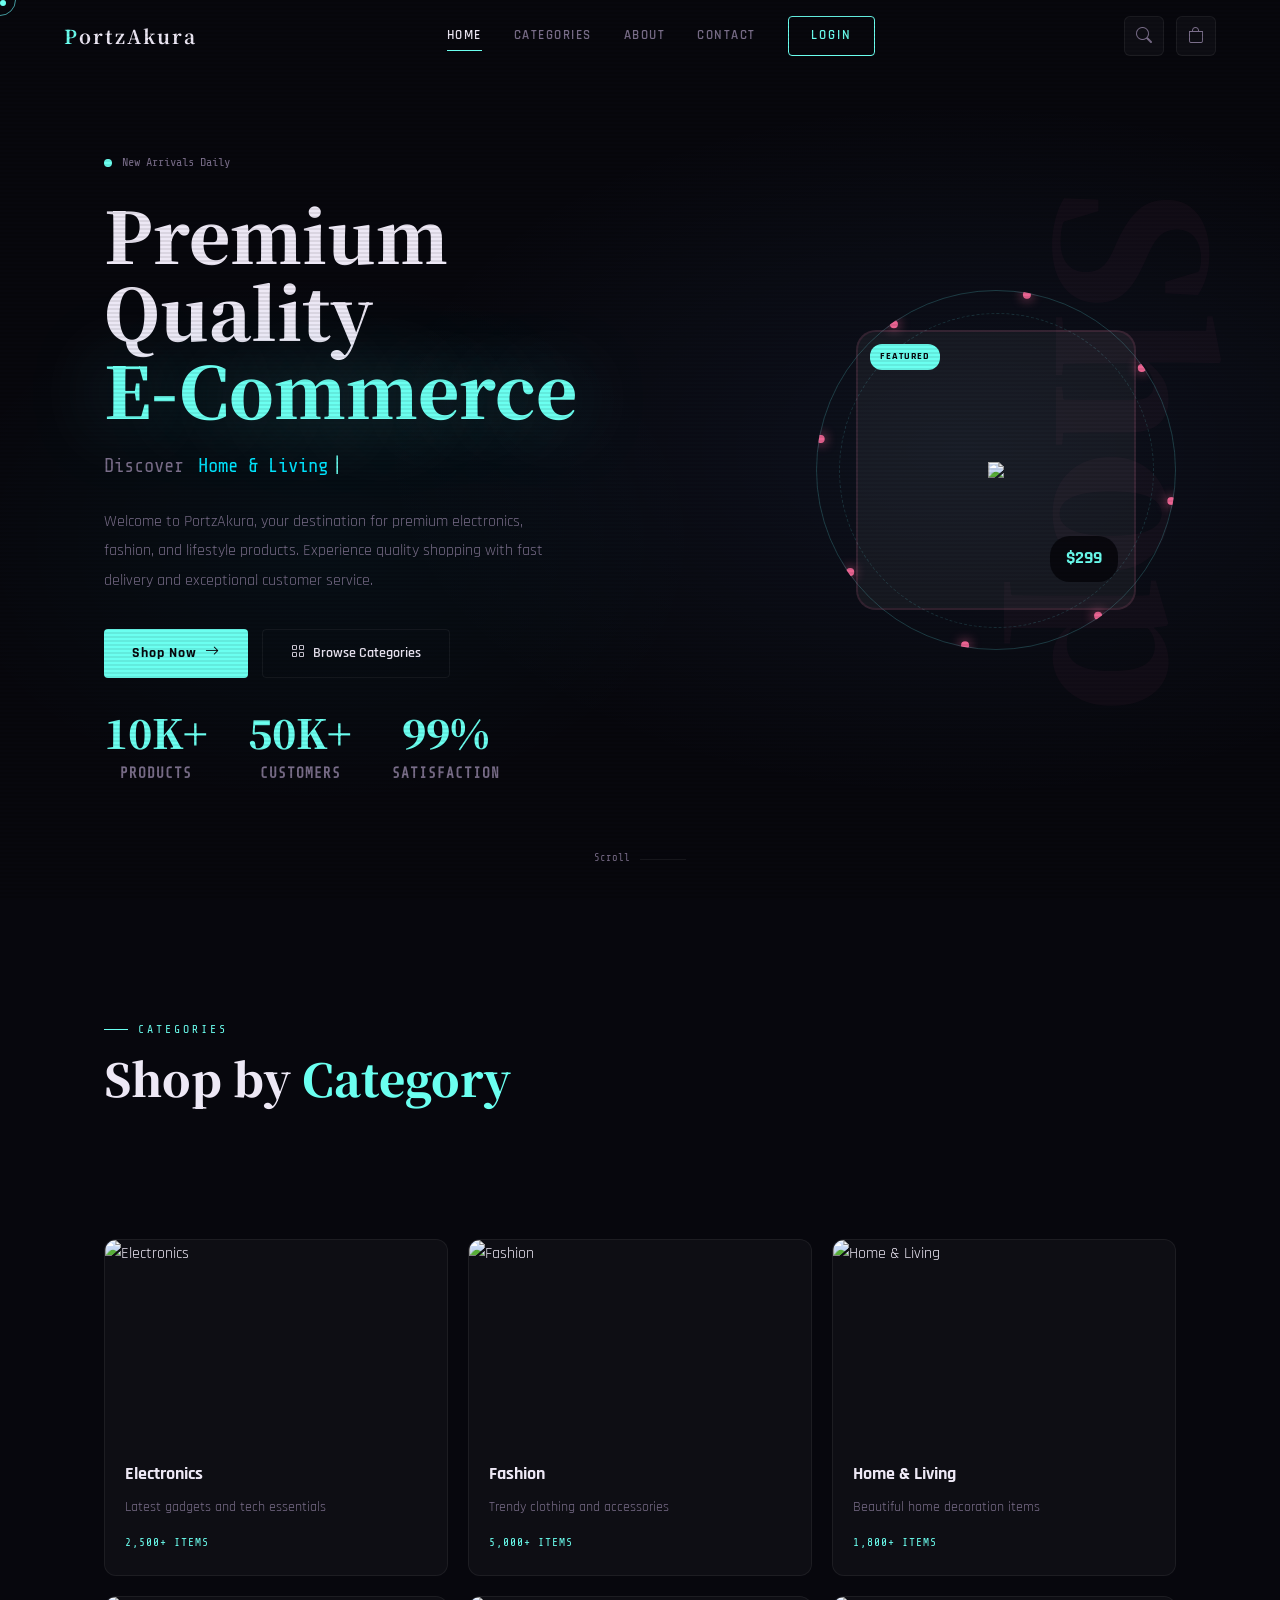
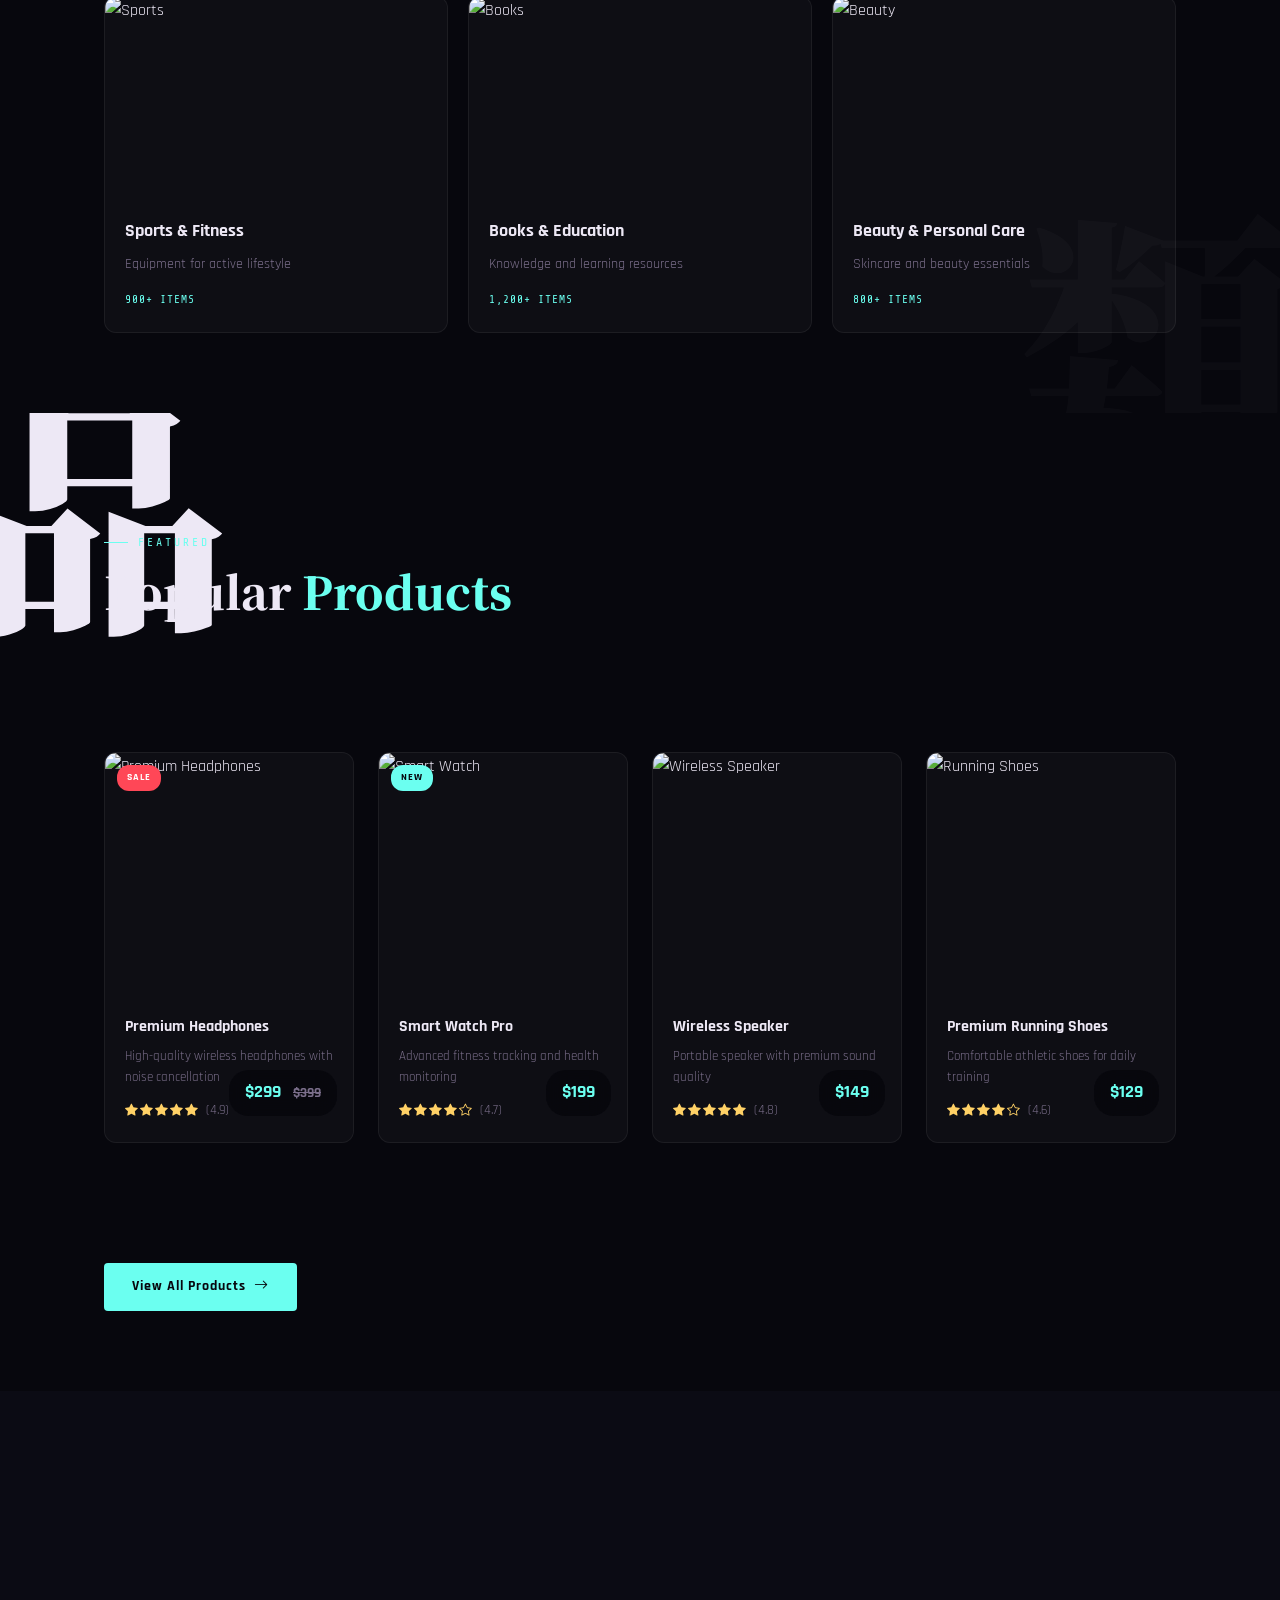
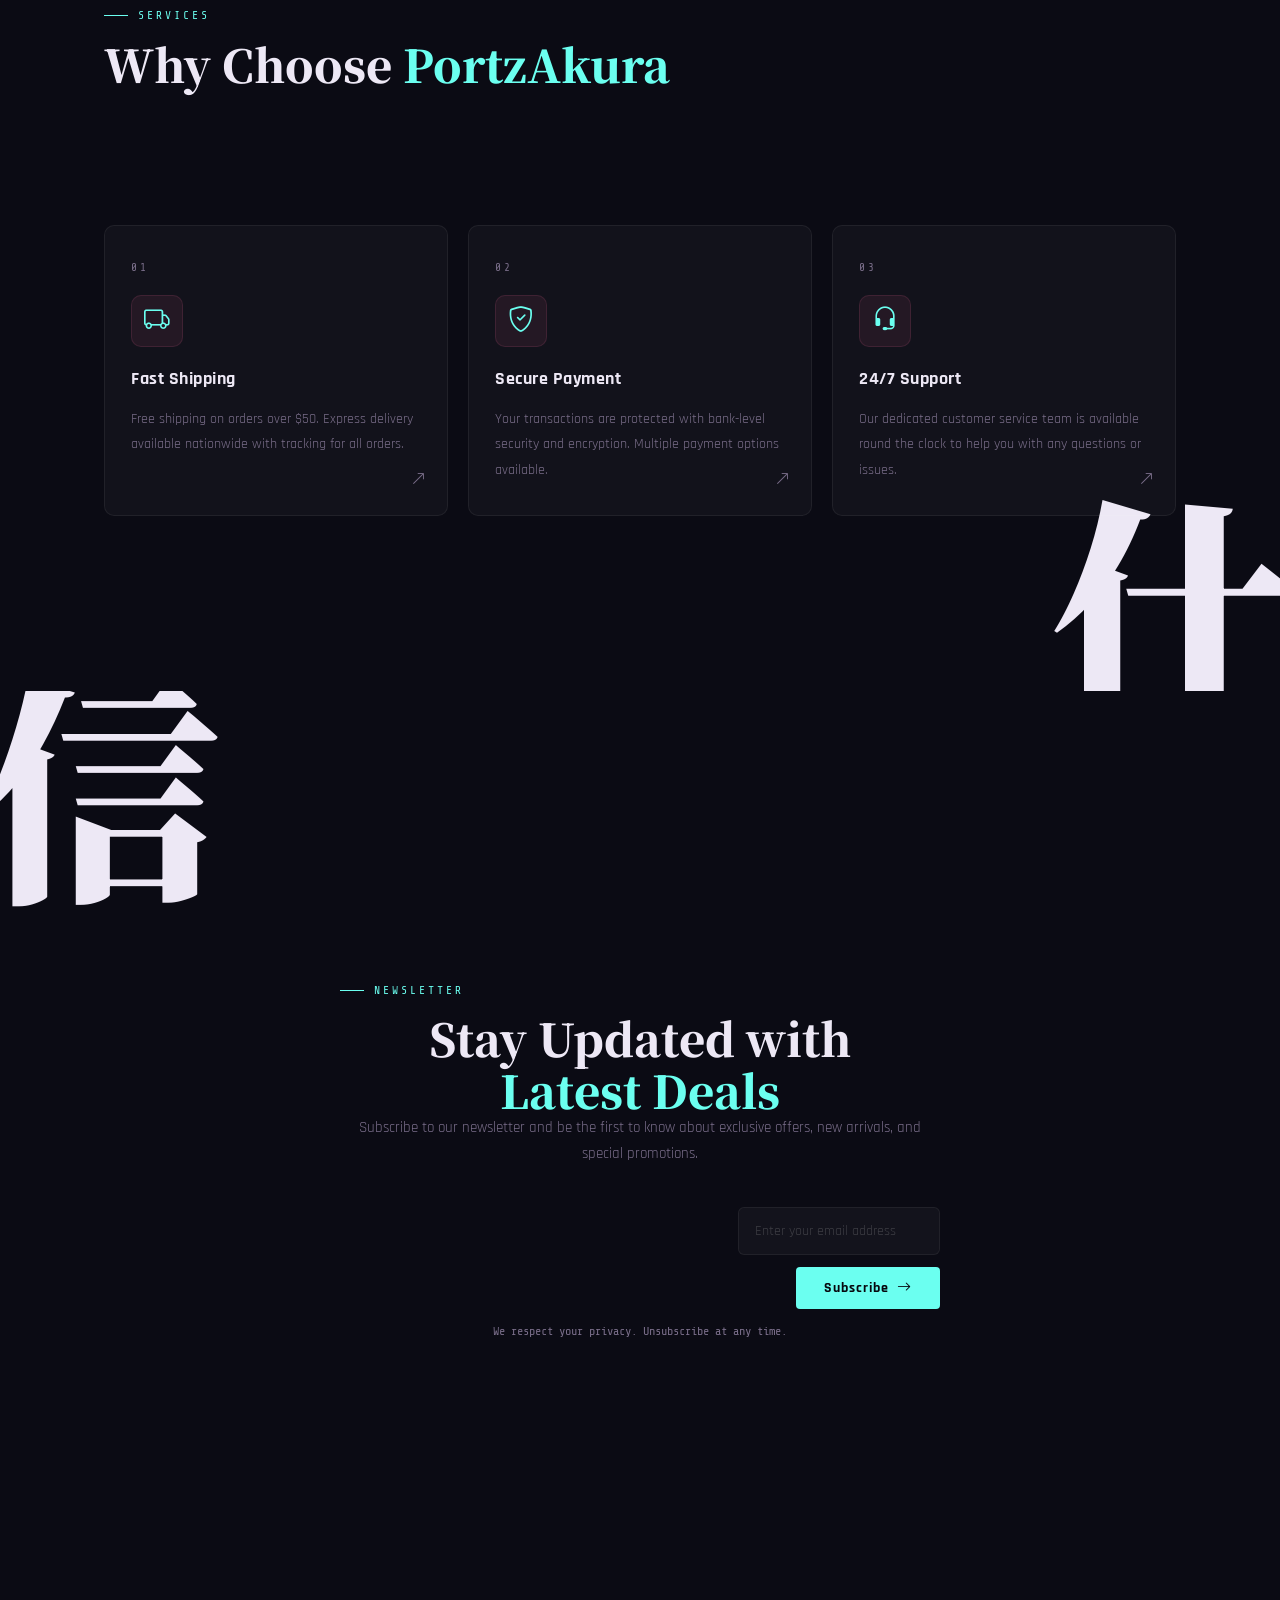
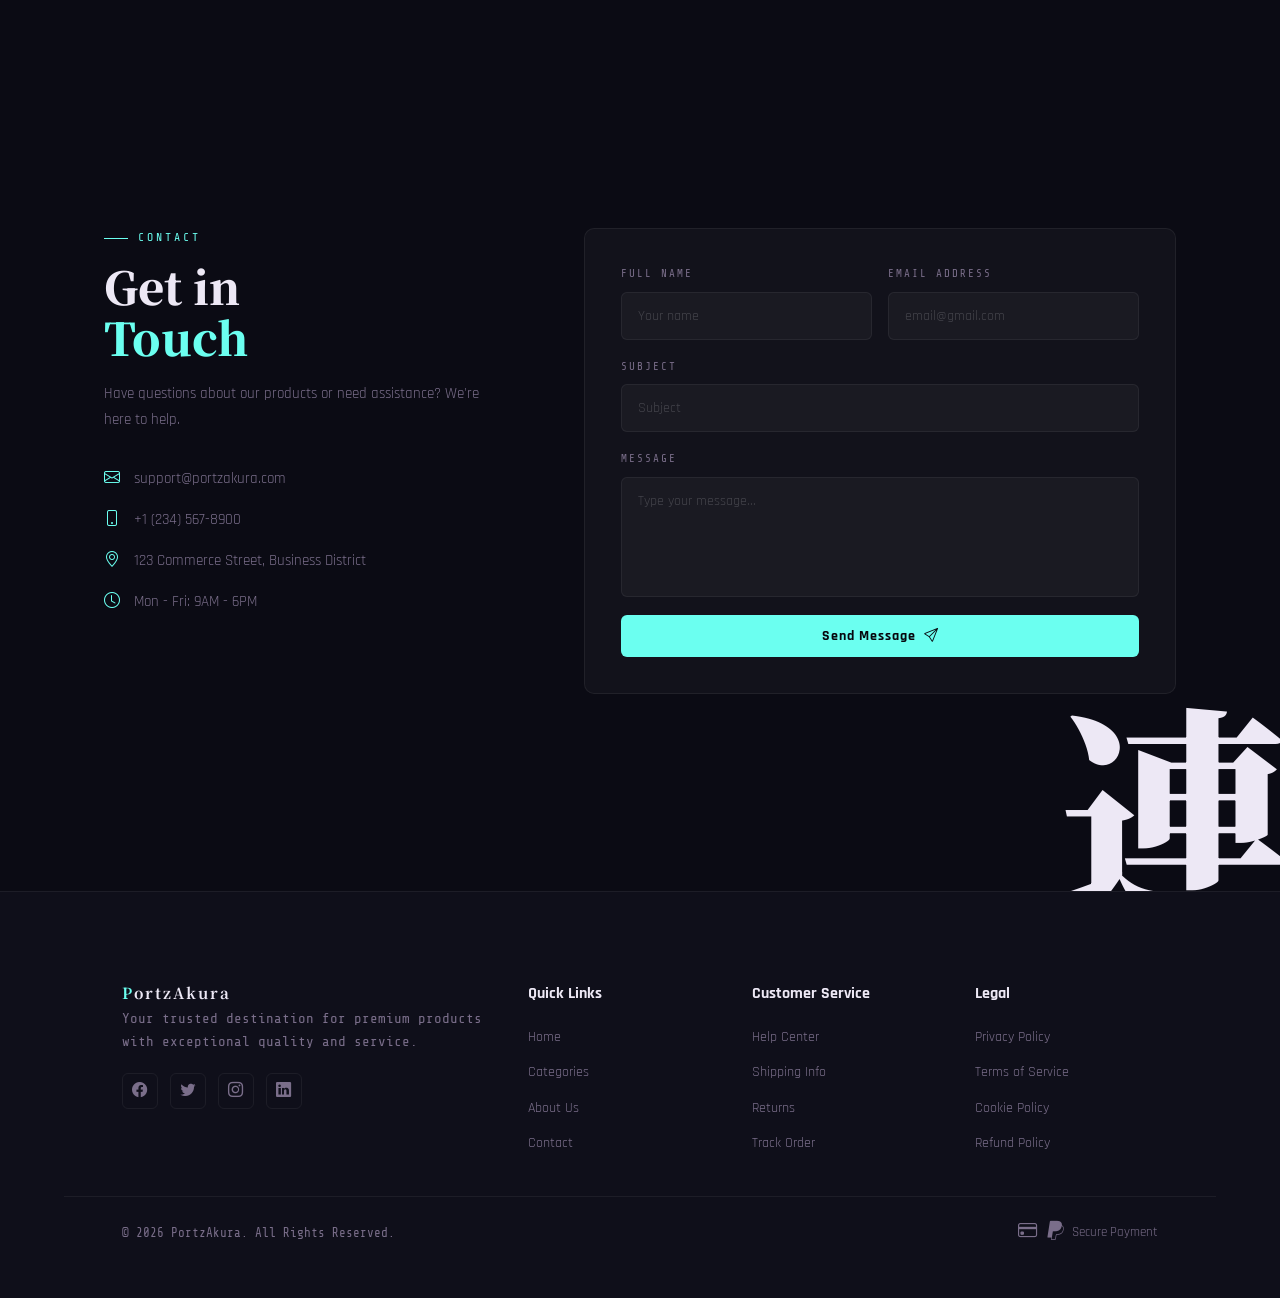
==== index.html @ 6bbd1182 "Add files via upload" ====
<!DOCTYPE html>
<html lang="en">
<head>
    <meta charset="UTF-8">
    <meta name="viewport" content="width=device-width, initial-scale=1.0">
    <title>PortzAkura - Premium E-Commerce Store</title>
    <meta name="description" content="Discover premium products at PortzAkura - Your destination for quality electronics, fashion, and lifestyle items.">
    <link rel="preconnect" href="https://fonts.googleapis.com">
    <link rel="preconnect" href="https://fonts.gstatic.com" crossorigin>
    <link href="https://fonts.googleapis.com/css2?family=Noto+Serif+JP:wght@400;700;900&family=Rajdhani:wght@400;500;600;700&family=Share+Tech+Mono&display=swap" rel="stylesheet">
    <link rel="stylesheet" href="https://cdn.jsdelivr.net/npm/bootstrap-icons@1.13.1/font/bootstrap-icons.min.css">
    <link rel="stylesheet" href="style.css">
</head>
<body>

<canvas id="sakura-canvas"></canvas>
<div class="grid-overlay"></div>
<div class="scanlines"></div>

<div class="cursor-dot"></div>
<div class="cursor-ring"></div>

<!-- Shopping Cart Sidebar -->
<div class="cart-sidebar" id="cartSidebar">
    <div class="cart-header">
        <h3>Shopping Cart</h3>
        <button class="close-cart" id="closeCart"><i class="bi bi-x"></i></button>
    </div>
    <div class="cart-items" id="cartItems">
        <div class="empty-cart">
            <i class="bi bi-bag"></i>
            <p>Your cart is empty</p>
        </div>
    </div>
    <div class="cart-footer">
        <div class="cart-total">
            <span>Total: $<span id="cartTotal">0.00</span></span>
        </div>
        <button class="btn-primary checkout-btn" id="checkoutBtn">Checkout</button>
    </div>
</div>

<!-- ══ NAV ══ -->
<nav id="navbar">
    <div class="nav-inner">
        <a href="#home" class="logo"><span>P</span>ortzAkura</a>
        <div class="nav-links">
            <a href="#home" class="nav-link active">Home</a>
            <a href="Category.html" class="nav-link">Categories</a>
            <a href="About.html" class="nav-link">About</a>
            <a href="Contact.html" class="nav-link">Contact</a>
            <a href="login.html" class="nav-link nav-cta">Login</a>
        </div>
        <div class="nav-actions">
            <button class="search-btn" id="searchBtn"><i class="bi bi-search"></i></button>
            <button class="cart-btn" id="cartBtn">
                <i class="bi bi-bag"></i>
                <span class="cart-count" id="cartCount">0</span>
            </button>
        </div>
        <button class="menu-btn" id="menuBtn" aria-label="Menu">
            <span></span><span></span><span></span>
        </button>
    </div>
</nav>

<!-- Mobile Menu -->
<div class="mobile-menu" id="mobileMenu">
    <button class="close-btn" id="closeBtn">&#10005;</button>
    <nav class="mobile-nav">
        <a href="#home" class="nav-link active">Home</a>
        <a href="Category.html" class="nav-link">Categories</a>
        <a href="About.html" class="nav-link">About</a>
        <a href="Contact.html" class="nav-link">Contact</a>
        <a href="login.html" class="nav-link nav-cta">Login</a>
    </nav>
</div>

<!-- ══ HERO ══ -->
<section id="home" class="hero">
    <div class="hero-kanji">Shop</div>
    <div class="hero-inner">
        <div class="hero-left">
            <p class="hero-eyebrow reveal"><span class="dot-pulse"></span> New Arrivals Daily</p>
            <h1 class="hero-title reveal">
                Premium Quality<br>
                <span class="name-highlight">E-Commerce</span>
            </h1>
            <div class="typewriter-wrap reveal">
                <span>Discover&nbsp;</span><span id="typewriter"></span><span class="tw-cursor">|</span>
            </div>
            <p class="hero-desc reveal">
                Welcome to PortzAkura, your destination for premium electronics, fashion, and lifestyle products. Experience quality shopping with fast delivery and exceptional customer service.
            </p>
            <div class="hero-actions reveal">
                <a href="#featured" class="btn-primary">Shop Now <i class="bi bi-arrow-right"></i></a>
                <a href="#categories" class="btn-outline"><i class="bi bi-grid"></i> Browse Categories</a>
            </div>
            <div class="stats-row reveal">
                <div class="stat-item">
                    <span class="stat-number">10K+</span>
                    <span class="stat-label">Products</span>
                </div>
                <div class="stat-item">
                    <span class="stat-number">50K+</span>
                    <span class="stat-label">Customers</span>
                </div>
                <div class="stat-item">
                    <span class="stat-number">99%</span>
                    <span class="stat-label">Satisfaction</span>
                </div>
            </div>
        </div>
        <div class="hero-right reveal">
            <div class="hero-product-showcase">
                <div class="product-ring ring-1"></div>
                <div class="product-ring ring-2"></div>
                <canvas class="ring-dots" id="ringCanvas" width="360" height="360"></canvas>
                <div class="featured-product">
                    <img src="https://scontent.fpnh10-1.fna.fbcdn.net/v/t39.30808-6/689636426_1000956112375699_1492207934036265854_n.jpg?stp=dst-jpg_tt6&cstp=mx1440x1440&ctp=s206x206&_nc_cat=111&ccb=1-7&_nc_sid=fe5ecc&_nc_eui2=AeHCxhgneJbBb0GhRbc6AHQ888bNF4EfaF7zxs0XgR9oXiI-ps3NCup-jNbzOyAs3MJEpZYws5baW0tmUKKmn2gX&_nc_ohc=Qn9acSqX7K4Q7kNvwEP6FSf&_nc_oc=AdqXLjO8PJpPqNyTqepyrrWDrDbw4Q8GtrUd0jt1xLSvkTJZV7KezEQM_OOkwQzUJSw&_nc_zt=23&_nc_ht=scontent.fpnh10-1.fna&_nc_gid=P-n8r7P2kInDjTlylW6fDA&_nc_ss=7b2a8&oh=00_AQA2eszTix5_w1e5IfliF7BSp_7bC4QpCT9odXx9_emOsw&oe=6A5A89F8">
                    <div class="product-badge">Featured</div>
                    <div class="product-price">$299</div>
                </div>
            </div>
        </div>
    </div>
    <div class="scroll-hint">
        <span>Scroll</span>
        <div class="scroll-bar"><div class="scroll-progress"></div></div>
    </div>
</section>

<!-- ══ CATEGORIES ══ -->
<section id="categories" class="categories">
    <div class="kanji-bg" style="font-size:280px;bottom:-60px;right:-20px;opacity:.025;">類</div>
    <div class="section-inner col">
        <div class="section-head reveal">
            <p class="section-tag">Categories</p>
            <h2 class="section-title">Shop by <span>Category</span></h2>
        </div>
        <div class="categories-grid">
            <div class="category-card reveal" style="--d:.05s">
                <div class="category-img">
                    <img src="https://images.unsplash.com/photo-1468495244123-6c6c332eeece?w=400&h=300&fit=crop" alt="Electronics">
                    <div class="category-overlay">
                        <i class="bi bi-lightning-charge"></i>
                    </div>
                </div>
                <div class="category-info">
                    <h3>Electronics</h3>
                    <p>Latest gadgets and tech essentials</p>
                    <span class="product-count">2,500+ items</span>
                </div>
            </div>
            <div class="category-card reveal" style="--d:.1s">
                <div class="category-img">
                    <img src="https://images.unsplash.com/photo-1441986300917-64674bd600d8?w=400&h=300&fit=crop" alt="Fashion">
                    <div class="category-overlay">
                        <i class="bi bi-bag-heart"></i>
                    </div>
                </div>
                <div class="category-info">
                    <h3>Fashion</h3>
                    <p>Trendy clothing and accessories</p>
                    <span class="product-count">5,000+ items</span>
                </div>
            </div>
            <div class="category-card reveal" style="--d:.15s">
                <div class="category-img">
                    <img src="https://images.unsplash.com/photo-1586023492125-27b2c045efd7?w=400&h=300&fit=crop" alt="Home & Living">
                    <div class="category-overlay">
                        <i class="bi bi-house"></i>
                    </div>
                </div>
                <div class="category-info">
                    <h3>Home & Living</h3>
                    <p>Beautiful home decoration items</p>
                    <span class="product-count">1,800+ items</span>
                </div>
            </div>
            <div class="category-card reveal" style="--d:.2s">
                <div class="category-img">
                    <img src="https://images.unsplash.com/photo-1571019613454-1cb2f99b2d8b?w=400&h=300&fit=crop" alt="Sports">
                    <div class="category-overlay">
                        <i class="bi bi-trophy"></i>
                    </div>
                </div>
                <div class="category-info">
                    <h3>Sports & Fitness</h3>
                    <p>Equipment for active lifestyle</p>
                    <span class="product-count">900+ items</span>
                </div>
            </div>
            <div class="category-card reveal" style="--d:.25s">
                <div class="category-img">
                    <img src="https://images.unsplash.com/photo-1544716278-ca5e3f4abd8c?w=400&h=300&fit=crop" alt="Books">
                    <div class="category-overlay">
                        <i class="bi bi-book"></i>
                    </div>
                </div>
                <div class="category-info">
                    <h3>Books & Education</h3>
                    <p>Knowledge and learning resources</p>
                    <span class="product-count">1,200+ items</span>
                </div>
            </div>
            <div class="category-card reveal" style="--d:.3s">
                <div class="category-img">
                    <img src="https://images.unsplash.com/photo-1556228720-195a672e8a03?w=400&h=300&fit=crop" alt="Beauty">
                    <div class="category-overlay">
                        <i class="bi bi-brush"></i>
                    </div>
                </div>
                <div class="category-info">
                    <h3>Beauty & Personal Care</h3>
                    <p>Skincare and beauty essentials</p>
                    <span class="product-count">800+ items</span>
                </div>
            </div>
        </div>
    </div>
</section>

<!-- ══ FEATURED PRODUCTS ══ -->
<section id="featured" class="featured">
    <div class="kanji-bg" style="font-size:260px;top:-40px;left:-30px;">品</div>
    <div class="section-inner col">
        <div class="section-head reveal">
            <p class="section-tag">Featured</p>
            <h2 class="section-title">Popular <span>Products</span></h2>
        </div>
        <div class="products-grid">
            <div class="product-card reveal" style="--d:.05s" data-product-id="1">
                <div class="product-img-wrap">
                    <img src="https://images.unsplash.com/photo-1505740420928-5e560c06d30e?w=300&h=300&fit=crop" alt="Premium Headphones">
                    <div class="product-actions">
                        <button class="quick-view" data-product-id="1"><i class="bi bi-eye"></i></button>
                        <button class="add-to-cart" data-product-id="1" data-name="Premium Headphones" data-price="299" data-image="https://images.unsplash.com/photo-1505740420928-5e560c06d30e?w=300&h=300&fit=crop">
                            <i class="bi bi-cart-plus"></i>
                        </button>
                    </div>
                    <span class="product-badge sale">Sale</span>
                </div>
                <div class="product-info">
                    <h3>Premium Headphones</h3>
                    <p class="product-desc">High-quality wireless headphones with noise cancellation</p>
                    <div class="product-price">
                        <span class="current-price">$299</span>
                        <span class="old-price">$399</span>
                    </div>
                    <div class="product-rating">
                        <div class="stars">
                            <i class="bi bi-star-fill"></i>
                            <i class="bi bi-star-fill"></i>
                            <i class="bi bi-star-fill"></i>
                            <i class="bi bi-star-fill"></i>
                            <i class="bi bi-star-fill"></i>
                        </div>
                        <span class="rating-text">(4.9)</span>
                    </div>
                </div>
            </div>
            <div class="product-card reveal" style="--d:.1s" data-product-id="2">
                <div class="product-img-wrap">
                    <img src="https://images.unsplash.com/photo-1523275335684-37898b6baf30?w=300&h=300&fit=crop" alt="Smart Watch">
                    <div class="product-actions">
                        <button class="quick-view" data-product-id="2"><i class="bi bi-eye"></i></button>
                        <button class="add-to-cart" data-product-id="2" data-name="Smart Watch Pro" data-price="199" data-image="https://images.unsplash.com/photo-1523275335684-37898b6baf30?w=300&h=300&fit=crop">
                            <i class="bi bi-cart-plus"></i>
                        </button>
                    </div>
                    <span class="product-badge new">New</span>
                </div>
                <div class="product-info">
                    <h3>Smart Watch Pro</h3>
                    <p class="product-desc">Advanced fitness tracking and health monitoring</p>
                    <div class="product-price">
                        <span class="current-price">$199</span>
                    </div>
                    <div class="product-rating">
                        <div class="stars">
                            <i class="bi bi-star-fill"></i>
                            <i class="bi bi-star-fill"></i>
                            <i class="bi bi-star-fill"></i>
                            <i class="bi bi-star-fill"></i>
                            <i class="bi bi-star"></i>
                        </div>
                        <span class="rating-text">(4.7)</span>
                    </div>
                </div>
            </div>
            <div class="product-card reveal" style="--d:.15s" data-product-id="3">
                <div class="product-img-wrap">
                    <img src="https://images.unsplash.com/photo-1572635196237-14b3f281503f?w=300&h=300&fit=crop" alt="Wireless Speaker">
                    <div class="product-actions">
                        <button class="quick-view" data-product-id="3"><i class="bi bi-eye"></i></button>
                        <button class="add-to-cart" data-product-id="3" data-name="Wireless Speaker" data-price="149" data-image="https://images.unsplash.com/photo-1572635196237-14b3f281503f?w=300&h=300&fit=crop">
                            <i class="bi bi-cart-plus"></i>
                        </button>
                    </div>
                </div>
                <div class="product-info">
                    <h3>Wireless Speaker</h3>
                    <p class="product-desc">Portable speaker with premium sound quality</p>
                    <div class="product-price">
                        <span class="current-price">$149</span>
                    </div>
                    <div class="product-rating">
                        <div class="stars">
                            <i class="bi bi-star-fill"></i>
                            <i class="bi bi-star-fill"></i>
                            <i class="bi bi-star-fill"></i>
                            <i class="bi bi-star-fill"></i>
                            <i class="bi bi-star-fill"></i>
                        </div>
                        <span class="rating-text">(4.8)</span>
                    </div>
                </div>
            </div>
            <div class="product-card reveal" style="--d:.2s" data-product-id="4">
                <div class="product-img-wrap">
                    <img src="https://images.unsplash.com/photo-1542291026-7eec264c27ff?w=300&h=300&fit=crop" alt="Running Shoes">
                    <div class="product-actions">
                        <button class="quick-view" data-product-id="4"><i class="bi bi-eye"></i></button>
                        <button class="add-to-cart" data-product-id="4" data-name="Premium Running Shoes" data-price="129" data-image="https://images.unsplash.com/photo-1542291026-7eec264c27ff?w=300&h=300&fit=crop">
                            <i class="bi bi-cart-plus"></i>
                        </button>
                    </div>
                </div>
                <div class="product-info">
                    <h3>Premium Running Shoes</h3>
                    <p class="product-desc">Comfortable athletic shoes for daily training</p>
                    <div class="product-price">
                        <span class="current-price">$129</span>
                    </div>
                    <div class="product-rating">
                        <div class="stars">
                            <i class="bi bi-star-fill"></i>
                            <i class="bi bi-star-fill"></i>
                            <i class="bi bi-star-fill"></i>
                            <i class="bi bi-star-fill"></i>
                            <i class="bi bi-star"></i>
                        </div>
                        <span class="rating-text">(4.6)</span>
                    </div>
                </div>
            </div>
        </div>
        <div class="section-cta reveal" style="--d:.25s">
            <a href="Category.html" class="btn-primary">View All Products <i class="bi bi-arrow-right"></i></a>
        </div>
    </div>
</section>

<!-- ══ SERVICES ══ -->
<section id="services" class="services">
    <div class="kanji-bg" style="font-size:250px;bottom:-40px;right:-20px;">仕</div>
    <div class="section-inner col">
        <div class="section-head reveal">
            <p class="section-tag">Services</p>
            <h2 class="section-title">Why Choose <span>PortzAkura</span></h2>
        </div>
        <div class="svc-grid">
            <div class="svc-card reveal" style="--d:.05s">
                <span class="svc-num">01</span>
                <div class="svc-icon-wrap"><i class="bi bi-truck svc-icon"></i></div>
                <h3>Fast Shipping</h3>
                <p>Free shipping on orders over $50. Express delivery available nationwide with tracking for all orders.</p>
                <div class="svc-arrow"><i class="bi bi-arrow-up-right"></i></div>
            </div>
            <div class="svc-card reveal" style="--d:.15s">
                <span class="svc-num">02</span>
                <div class="svc-icon-wrap"><i class="bi bi-shield-check svc-icon"></i></div>
                <h3>Secure Payment</h3>
                <p>Your transactions are protected with bank-level security and encryption. Multiple payment options available.</p>
                <div class="svc-arrow"><i class="bi bi-arrow-up-right"></i></div>
            </div>
            <div class="svc-card reveal" style="--d:.25s">
                <span class="svc-num">03</span>
                <div class="svc-icon-wrap"><i class="bi bi-headset svc-icon"></i></div>
                <h3>24/7 Support</h3>
                <p>Our dedicated customer service team is available round the clock to help you with any questions or issues.</p>
                <div class="svc-arrow"><i class="bi bi-arrow-up-right"></i></div>
            </div>
        </div>
    </div>
</section>

<!-- ══ NEWSLETTER ══ -->
<section id="newsletter" class="newsletter">
    <div class="kanji-bg" style="font-size:240px;top:-30px;left:-20px;">信</div>
    <div class="section-inner col" style="align-items:center;">
        <div class="newsletter-content reveal">
            <div class="section-head" style="text-align:center;margin-bottom:40px;">
                <p class="section-tag">Newsletter</p>
                <h2 class="section-title">Stay Updated with<br><span>Latest Deals</span></h2>
                <p class="newsletter-desc">Subscribe to our newsletter and be the first to know about exclusive offers, new arrivals, and special promotions.</p>
            </div>
            <form class="newsletter-form" id="newsletterForm">
                <div class="form-group">
                    <input type="email" placeholder="Enter your email address" required>
                    <button type="submit" class="btn-primary">Subscribe <i class="bi bi-arrow-right"></i></button>
                </div>
                <p class="form-note">We respect your privacy. Unsubscribe at any time.</p>
            </form>
        </div>
    </div>
</section>

<!-- ══ CONTACT ══ -->
<section id="contact" class="contact">
    <div class="kanji-bg" style="font-size:230px;bottom:-30px;right:-10px;">連</div>
    <div class="section-inner contact-inner">
        <div class="contact-left reveal">
            <p class="section-tag">Contact</p>
            <h2 class="section-title">Get in<br><span>Touch</span></h2>
            <p class="contact-sub">Have questions about our products or need assistance? We're here to help.</p>
            <div class="contact-links">
                <a href="mailto:support@portzakura.com" class="c-link"><i class="bi bi-envelope"></i>support@portzakura.com</a>
                <a href="tel:+1234567890" class="c-link"><i class="bi bi-phone"></i>+1 (234) 567-8900</a>
                <div class="c-link"><i class="bi bi-geo-alt"></i>123 Commerce Street, Business District</div>
                <div class="c-link"><i class="bi bi-clock"></i>Mon - Fri: 9AM - 6PM</div>
            </div>
        </div>
        <div class="contact-right reveal" style="--d:.1s">
            <form class="contact-form" id="contactForm">
                <div class="form-row">
                    <div class="form-group">
                        <label>Full Name</label>
                        <input type="text" placeholder="Your name" required>
                    </div>
                    <div class="form-group">
                        <label>Email Address</label>
                        <input type="email" placeholder="email@gmail.com" required>
                    </div>
                </div>
                <div class="form-group">
                    <label>Subject</label>
                    <input type="text" placeholder="Subject">
                </div>
                <div class="form-group">
                    <label>Message</label>
                    <textarea rows="5" placeholder="Type your message..." required></textarea>
                </div>
                <button type="submit" class="btn-primary wide">
                    Send Message <i class="bi bi-send"></i>
                </button>
            </form>
        </div>
    </div>
</section>

<!-- ══ FOOTER ══ -->
<footer>
    <div class="footer-content">
        <div class="footer-section">
            <a href="#home" class="footer-logo"><span>P</span>ortzAkura</a>
            <p>Your trusted destination for premium products with exceptional quality and service.</p>
            <div class="footer-socials">
                <a href="#" aria-label="Facebook"><i class="bi bi-facebook"></i></a>
                <a href="#" aria-label="Twitter"><i class="bi bi-twitter"></i></a>
                <a href="#" aria-label="Instagram"><i class="bi bi-instagram"></i></a>
                <a href="#" aria-label="LinkedIn"><i class="bi bi-linkedin"></i></a>
            </div>
        </div>
        <div class="footer-section">
            <h4>Quick Links</h4>
            <ul class="footer-links">
                <li><a href="#home">Home</a></li>
                <li><a href="Category.html">Categories</a></li>
                <li><a href="About.html">About Us</a></li>
                <li><a href="Contact.html">Contact</a></li>
            </ul>
        </div>
        <div class="footer-section">
            <h4>Customer Service</h4>
            <ul class="footer-links">
                <li><a href="#">Help Center</a></li>
                <li><a href="#">Shipping Info</a></li>
                <li><a href="#">Returns</a></li>
                <li><a href="#">Track Order</a></li>
            </ul>
        </div>
        <div class="footer-section">
            <h4>Legal</h4>
            <ul class="footer-links">
                <li><a href="#">Privacy Policy</a></li>
                <li><a href="#">Terms of Service</a></li>
                <li><a href="#">Cookie Policy</a></li>
                <li><a href="#">Refund Policy</a></li>
            </ul>
        </div>
    </div>
    <div class="footer-bottom">
        <div class="footer-inner">
            <p>&copy; 2026 PortzAkura. All Rights Reserved.</p>
            <div class="payment-methods">
                <i class="bi bi-credit-card"></i>
                <i class="bi bi-paypal"></i>
                <span>Secure Payment</span>
            </div>
        </div>
    </div>
</footer>

<script src="script.js"></script>
</body>
</html>
---- style.css ----
/* ═══════════════════════════════════════════
   VYSAL — ANIME EDITION
   Aesthetic: Dark ink + neon sakura + cyber-japan
   Fonts: Noto Serif JP + Rajdhani + Share Tech Mono
   ═══════════════════════════════════════════ */
@import url('https://fonts.googleapis.com/css2?family=Noto+Serif+JP:wght@400;700;900&family=Rajdhani:wght@400;500;600;700&family=Share+Tech+Mono&display=swap');
:root {
    --sakura:   #6bfff0;
    --sakura2:  #4dd0ff;
    --cyan:     #00e5ff;
    --gold:     #ffd166;
    --bg:       #07070d;
    --bg2:      #0b0b14;
    --bg3:      #0f0f1a;
    --card:     rgba(255,255,255,.03);
    --border:   rgba(255,107,157,.12);
    --border2:  rgba(255,255,255,.06);
    --text:     #ede8f5;
    --muted:    #7a6e8a;
    --glow-s:   0 0 40px rgba(208, 255, 107, 0.35);
    --glow-c:   0 0 40px rgba(255, 204, 0, 0.3);
    --r:        14px;
    --mono:     'Share Tech Mono', monospace;
    --head:     'Rajdhani', sans-serif;
    --serif:    'Noto Serif JP', serif;
    --ease:     cubic-bezier(.25,.46,.45,.94);
}

*,*::before,*::after { margin:0; padding:0; box-sizing:border-box; }
html { scroll-behavior:smooth; }
body {
    background:var(--bg);
    color:var(--text);
    font-family:var(--head);
    overflow-x:hidden;
    line-height:1.7;
}

/* ── SAKURA CANVAS ── */
#sakura-canvas {
    position:fixed; inset:0; pointer-events:none; z-index:0; opacity:.55;
}

/* ── GRID OVERLAY ── */
.grid-overlay {
    position:fixed; inset:0; pointer-events:none; z-index:0;
    background-image:
        linear-gradient(rgba(107, 255, 245, 0.025) 1px, transparent 1px),
        linear-gradient(90deg, rgba(255,107,157,.025) 1px, transparent 1px);
    background-size: 60px 60px;
}

/* ── SCAN LINES ── */
.scanlines {
    position:fixed; inset:0; pointer-events:none; z-index:9998;
    background: repeating-linear-gradient(
        0deg,
        transparent,
        transparent 2px,
        rgba(0, 0, 0, 0.08) 2px,
        rgba(0,0,0,.08) 4px
    );
}

/* ── CURSOR ── */
.cursor-dot {
    position:fixed; top:0; left:0; width:6px; height:6px;
    background:var(--sakura); border-radius:50%; pointer-events:none;
    z-index:10000; transition:width .15s, height .15s;
}
.cursor-ring {
    position:fixed; top:0; left:0; width:32px; height:32px;
    border:1.5px solid rgba(107, 250, 255, 0.6); border-radius:50%;
    pointer-events:none; z-index:10000;
    transition:width .15s,height .15s,border-color .2s;
}
.cursor-dot.h { width:10px; height:10px; background:#fff; }
.cursor-ring.h { width:48px; height:48px; border-color:var(--sakura); }
@media(hover:none){.cursor-dot,.cursor-ring{display:none;}}

/* ── KANJI WATERMARKS ── */
.kanji-bg {
    position:absolute; font-family:var(--serif); font-weight:900;
    /* color:rgba(255,107,157,.04); pointer-events:none; user-select:none; */
    line-height:1;
}

/* ══════════════════
   NAVIGATION
══════════════════ */
nav {
    position:fixed; top:0; left:0; right:0; z-index:1000;
    padding:0 5%; height:72px;
    display:flex; align-items:center;
    transition:background .4s, box-shadow .4s;
}
nav.scrolled {
    background:rgba(7,7,13,.94);
    /* backdrop-filter:blur(24px); */
    box-shadow:0 1px 0 var(--border);
}
.nav-inner {
    width:100%; max-width:1260px; margin:auto;
    display:flex; align-items:center; justify-content:space-between;
}
.logo {
    font-family:var(--serif); font-size:1.2rem; font-weight:700;
    color:var(--text); text-decoration:none; letter-spacing:2px;
    position:relative;
}
.logo span { color:var(--sakura); }

.nav-links { display:flex; gap:32px; align-items:center; }
.nav-link {
    font-family:var(--head); font-size:.82rem; font-weight:600;
    color:var(--muted); text-decoration:none; letter-spacing:1.5px;
    text-transform:uppercase; transition:color .3s; position:relative;
}
.nav-link::before {
    content:''; position:absolute; bottom:-4px; left:0; right:0;
    height:1px; background:var(--sakura);
    transform:scaleX(0); transform-origin:left; transition:transform .3s var(--ease);
}
.nav-link:hover,.nav-link.active { color:var(--text); }
.nav-link:hover::before,.nav-link.active::before { transform:scaleX(1); }
.nav-cta {
    background:transparent; border:1px solid var(--sakura);
    color:var(--sakura) !important; padding:8px 22px; border-radius:4px;
    font-size:.8rem; letter-spacing:2px;
    transition:background .3s, box-shadow .3s, transform .3s !important;
}
.nav-cta::before { display:none; }
.nav-cta:hover {
    background:rgba(255,107,157,.12) !important;
    box-shadow:var(--glow-s); transform:translateY(-2px);
}
.menu-btn {
    display:none; flex-direction:column; gap:5px; background:none;
    border:none; cursor:pointer; padding:4px;
}
.menu-btn span {
    display:block; width:24px; height:1.5px; background:var(--text);
    border-radius:2px; transition:.4s;
}
.menu-btn.open span:nth-child(1){transform:rotate(45deg) translate(5px,5px);}
.menu-btn.open span:nth-child(2){opacity:0;}
.menu-btn.open span:nth-child(3){transform:rotate(-45deg) translate(5px,-5px);}

/* Mobile Menu */
.mobile-menu {
    position:fixed; inset:0; z-index:2000;
    /* background:rgba(7,7,13,.97); backdrop-filter:blur(24px); */
    display:flex; flex-direction:column; justify-content:center; align-items:center;
    transform:translateX(100%); transition:transform .55s cubic-bezier(.77,0,.175,1);
}
.mobile-menu.open { transform:translateX(0); }
.close-btn {
    position:absolute; top:20px; right:24px; font-size:1.6rem; color:var(--sakura);
    background:none; border:none; cursor:pointer;
}
.mobile-nav { display:flex; flex-direction:column; align-items:center; gap:32px; }
.mobile-link {
    font-family:var(--serif); font-size:1.6rem; font-weight:700;
    color:rgba(255,255,255,.25); text-decoration:none; letter-spacing:4px;
    transition:color .3s, transform .3s;
}
.mobile-link:hover { color:var(--sakura); transform:translateX(10px); }

/* ══════════════════
   SECTIONS BASE
══════════════════ */
section {
    min-height:100vh; width:100%;
    display:flex; justify-content:center; align-items:center;
    position:relative; overflow:hidden;
}
.section-inner {
    width:100%; max-width:1200px; margin:auto;
    padding:120px 5% 80px;
    display:flex; gap:80px; align-items:center;
    position:relative; z-index:2;
}
.section-inner.col { flex-direction:column; align-items:flex-start; }
.section-tag {
    font-family:var(--mono); font-size:.72rem; color:var(--sakura);
    letter-spacing:3px; text-transform:uppercase; margin-bottom:12px;
    display:flex; align-items:center; gap:10px;
}
.section-tag::before {
    content:''; display:block; width:24px; height:1px; background:var(--sakura);
}
.section-title {
    font-family:var(--serif); font-size:clamp(1.8rem,4vw,2.8rem);
    font-weight:900; line-height:1.15; color:var(--text);
}
.section-title span { color:var(--sakura); }
.section-head { margin-bottom:56px; }

/* Reveal */
.reveal {
    opacity:0; transform:translateY(28px);
    transition:opacity .8s var(--ease), transform .8s var(--ease);
    transition-delay:var(--d, 0s);
}
.reveal.visible { opacity:1; transform:translateY(0); }

/* ══════════════════
   HERO
══════════════════ */
.hero {
    background:radial-gradient(ellipse 70% 60% at 75% 50%, rgba(107, 171, 255, 0.07) 0%, transparent 65%),
               radial-gradient(ellipse 50% 50% at 25% 60%, rgba(0,229,255,.04) 0%, transparent 60%),
               var(--bg);
}
.hero-kanji {
    position:absolute; right:3%; top:50%; transform:translateY(-50%);
    font-family:var(--serif); font-weight:900;
    font-size:clamp(100px,16vw,200px);
    color:rgba(255,107,157,.04); writing-mode:vertical-rl;
    /* letter-spacing:20px; pointer-events:none; user-select:none; */
    line-height:1;
}
.hero-inner {
    width:100%; max-width:1200px; margin:auto;
    padding:130px 5% 90px;
    display:flex; align-items:center; gap:80px; justify-content:space-between;
}
.hero-left { flex:1; max-width:560px; }
.hero-eyebrow {
    display:flex; align-items:center; gap:10px;
    font-family:var(--mono); font-size:.75rem; color:var(--muted);
    margin-bottom:22px;
}
.dot-pulse {
    width:8px; height:8px; background:var(--sakura); border-radius:50%;
    animation:pulse 2.2s ease-in-out infinite;
}
@keyframes pulse{0%,100%{box-shadow:0 0 0 0 rgba(107, 248, 255, 0.5);}50%{box-shadow:0 0 0 10px rgba(255,107,157,0);}}

.hero-title {
    font-family:var(--serif); font-size:clamp(2.4rem,5.5vw,4.4rem);
    font-weight:900; line-height:1.1; margin-bottom:20px;
}
.name-highlight {
    color:var(--sakura);
    text-shadow:0 0 80px rgba(107, 248, 255, 0.4);
    display:inline-block;
    animation:namePulse 4s ease-in-out infinite;
}
@keyframes namePulse{0%,100%{text-shadow:0 0 80px rgba(107, 248, 255, 0.4);}50%{text-shadow:0 0 120px rgba(107, 248, 255, 0.7),0 0 200px rgba(107, 248, 255, 0.2);}}

.typewriter-wrap {
    font-family:var(--mono); font-size:clamp(.95rem,2vw,1.2rem);
    color:var(--muted); margin-bottom:22px; height:2em;
    display:flex; align-items:center; gap:4px;
}
#typewriter { color:var(--cyan); }
.tw-cursor { color:var(--sakura); animation:blink 1s step-end infinite; }
@keyframes blink{50%{opacity:0;}}

.hero-desc {
    color:var(--muted); font-size:.98rem;
    max-width:450px; margin-bottom:34px; line-height:1.85;
}
.hero-actions { display:flex; gap:14px; flex-wrap:wrap; margin-bottom:34px; }
.btn-primary {
    display:inline-flex; align-items:center; gap:8px;
    background:var(--sakura); color:#07070d; font-weight:700;
    font-family:var(--head);
    padding:12px 28px; border-radius:4px; text-decoration:none;
    font-size:.88rem; letter-spacing:1px; border:none; cursor:pointer;
    transition:transform .3s, box-shadow .3s;
    position:relative; overflow:hidden;
}
.btn-primary::before {
    content:''; position:absolute; inset:0;
    background:linear-gradient(90deg,transparent,rgba(255,255,255,.25),transparent);
    transform:translateX(-100%); transition:transform .5s;
}
.btn-primary:hover { transform:translateY(-3px); box-shadow:var(--glow-s); }
.btn-primary:hover::before { transform:translateX(100%); }
.btn-primary.wide { width:100%; justify-content:center; border-radius:6px; }
.btn-outline {
    display:inline-flex; align-items:center; gap:8px;
    border:1px solid var(--border2); color:var(--text); font-weight:600;
    padding:12px 28px; border-radius:4px; text-decoration:none;
    font-size:.88rem; font-family:var(--head);
    transition:border-color .3s, transform .3s;
}
.btn-outline:hover { border-color:var(--sakura); transform:translateY(-3px); }
.social-row { display:flex; gap:10px; }
.soc-icon {
    width:42px; height:42px; border-radius:6px; border:1px solid var(--border2);
    display:flex; align-items:center; justify-content:center;
    color:var(--muted); text-decoration:none; font-size:1rem;
    transition:all .3s; background:var(--card);
}
.soc-icon:hover { color:var(--sakura); border-color:var(--sakura); transform:translateY(-4px); background:rgba(255,107,157,.08); }

/* Hero Image */
.hero-right { flex-shrink:0; }
.hero-img-wrap {
    position:relative; width:360px; height:360px;
    display:flex; align-items:center; justify-content:center;
}
.img-ring {
    position:absolute; border-radius:50%;
    border:1px solid rgba(107, 248, 255, 0.2);
}
.ring-1 { width:360px; height:360px; animation:spin 25s linear infinite; }
.ring-2 { width:315px; height:315px; border-style:dashed; border-color:rgba(107, 248, 255, 0.15); animation:spin 18s linear infinite reverse; }
@keyframes spin{to{transform:rotate(360deg);}}
.ring-dots {
    position:absolute; width:360px; height:360px; border-radius:50%;
    animation:spin 20s linear infinite;
}
.ring-dot {
    position:absolute; width:6px; height:6px; background:var(--sakura);
    border-radius:50%; box-shadow:0 0 10px var(--sakura);
}
.hero-img {
    width:275px; height:275px; border-radius:50%; object-fit:cover;
    border:3px solid var(--sakura); position:relative; z-index:2;
    box-shadow:0 0 0 12px rgba(255,107,157,.07), var(--glow-s);
    filter:contrast(1.05) saturate(1.1);
}
.float-badge {
    position:absolute; background:rgba(7,7,13,.92); border:1px solid var(--border);
    padding:8px 16px; border-radius:6px; font-size:.74rem; font-weight:700;
    font-family:var(--head);
    display:flex; align-items:center; gap:6px; color:var(--text); z-index:3;
    box-shadow:0 8px 28px rgba(0,0,0,.5);
    letter-spacing:1px;
}
.float-badge i { color:var(--sakura); }
.badge-1 { top:22px; right:-24px; animation:float 4s ease-in-out infinite; }
.badge-2 { bottom:22px; left:-24px; animation:float 4s ease-in-out 2s infinite; }
@keyframes float{0%,100%{transform:translateY(0);}50%{transform:translateY(-12px);}}

/* scroll hint */
.scroll-hint {
    position:absolute; bottom:32px; left:50%; transform:translateX(-50%);
    display:flex; align-items:center; gap:10px;
    font-family:var(--mono); font-size:.65rem; color:var(--muted);
}
.scroll-bar { width:46px; height:1px; background:var(--border2); overflow:hidden; }
.scroll-progress { width:0%; height:100%; background:var(--sakura); animation:scrollProg 2s ease-in-out infinite; }
@keyframes scrollProg{0%{width:0%}100%{width:100%}}

/* ══════════════════
   DIVIDERS (brush strokes)
══════════════════ */
.brush-divider {
    position:relative; width:100%; height:3px; overflow:visible;
    z-index:2;
}
.brush-divider svg { display:block; width:100%; overflow:visible; }

/* ══════════════════
   ABOUT
══════════════════ */
.about { background:var(--bg2); }
.about-inner { align-items:center; }
.about-img-col { flex-shrink:0; display:flex; flex-direction:column; gap:20px; }
.about-img-frame {
    position:relative; width:320px;
}
.about-img-frame img {
    width:100%; height:380px; object-fit:cover;
    border-radius:8px; display:block;
    filter:grayscale(.2) contrast(1.08);
    transition:filter .5s;
}
.about-img-frame:hover img { filter:grayscale(0) contrast(1.05); }
.frame-accent {
    position:absolute; bottom:-10px; right:-10px;
    width:55%; height:55%; border:2px solid var(--sakura);
    border-radius:4px; pointer-events:none; opacity:.4;
    animation:borderPulse 3s ease-in-out infinite;
}
@keyframes borderPulse{0%,100%{opacity:.4;}50%{opacity:.8;box-shadow:var(--glow-s);}}
.kanji-stamp {
    position:absolute; top:-18px; left:-18px;
    width:54px; height:54px; background:var(--sakura);
    display:flex; align-items:center; justify-content:center;
    border-radius:6px; z-index:3;
    font-family:var(--serif); font-size:1.4rem; color:#07070d; font-weight:900;
    box-shadow:var(--glow-s);
}
.mini-stats { display:flex; gap:12px; }
.mini-stat {
    flex:1; background:var(--card); border:1px solid var(--border);
    border-radius:8px; padding:18px 12px; text-align:center;
    transition:border-color .3s, transform .3s;
}
.mini-stat:hover { border-color:var(--sakura); transform:translateY(-3px); }
.stat-n { display:block; font-size:1.6rem; font-weight:900; color:var(--sakura); font-family:var(--serif); }
.stat-l { font-size:.7rem; color:var(--muted); font-family:var(--mono); letter-spacing:1px; }
.about-content { flex:1; }
.about-desc { color:var(--muted); margin-bottom:14px; font-size:.96rem; }
.detail-grid {
    margin-top:28px; display:grid; grid-template-columns:1fr 1fr; gap:12px;
}
.detail-item {
    background:var(--card); border:1px solid var(--border2);
    border-radius:8px; padding:14px 16px;
    transition:border-color .3s;
}
.detail-item:hover { border-color:var(--border); }
.detail-key { display:block; font-family:var(--mono); font-size:.65rem; color:var(--muted); text-transform:uppercase; letter-spacing:2px; margin-bottom:4px; }
.detail-val { font-weight:600; font-size:.9rem; font-family:var(--head); letter-spacing:.5px; }
.available { color:var(--sakura); }

/* ══════════════════
   SKILLS
══════════════════ */
.skills { background:var(--bg); }
.skills-grid { display:flex; flex-direction:column; gap:16px; width:100%; max-width:660px; }
.skill-card {
    display:flex; align-items:center; gap:20px;
    background:var(--card); border:1px solid var(--border2);
    border-radius:8px; padding:20px 24px;
    transition:border-color .3s, transform .3s;
    position:relative; overflow:hidden;
}
.skill-card::before {
    content:''; position:absolute; left:0; top:0; bottom:0; width:2px;
    background:var(--sakura); transform:scaleY(0); transform-origin:bottom;
    transition:transform .4s var(--ease);
}
.skill-card:hover { border-color:var(--border); transform:translateX(4px); }
.skill-card:hover::before { transform:scaleY(1); }
.sk-icon { font-size:1.8rem; color:var(--sakura); width:36px; flex-shrink:0; }
.sk-info { flex:1; }
.sk-top { display:flex; justify-content:space-between; margin-bottom:10px; font-size:.88rem; font-weight:600; font-family:var(--head); letter-spacing:.5px; }
.sk-pct { color:var(--sakura); font-family:var(--mono); font-size:.78rem; }
.sk-track { background:rgba(255,255,255,.05); border-radius:50px; height:4px; overflow:hidden; }
.sk-fill {
    height:100%;
    background:linear-gradient(90deg, var(--sakura), var(--sakura2));
    border-radius:50px; width:0%;
    transition:width 1.4s cubic-bezier(.25,.46,.45,.94);
    position:relative;
}
.sk-fill::after {
    content:''; position:absolute; right:0; top:50%; transform:translateY(-50%);
    width:8px; height:8px; border-radius:50%; background:var(--sakura);
    box-shadow:0 0 8px var(--sakura);
}
.sk-fill.run { width:var(--w); }

/* skill side column */
.skills-side {
    flex:1; display:flex; flex-direction:column; gap:20px;
    align-items:flex-start; justify-content:center;
}
.skills-layout { display:flex; gap:80px; width:100%; align-items:center; }

/* orbs */
.skills-orb-wrap {
    position:relative; width:200px; height:200px; flex-shrink:0;
    display:flex; align-items:center; justify-content:center;
}
.orb-ring {
    position:absolute; border-radius:50%;
    border:1px solid rgba(107, 243, 255, 0.2);
}
.orb-ring:nth-child(1){width:200px;height:200px;animation:spin 30s linear infinite;}
.orb-ring:nth-child(2){width:150px;height:150px;animation:spin 20s linear infinite reverse;}
.orb-core {
    width:90px; height:90px; border-radius:50%;
    background:radial-gradient(circle, rgba(107, 243, 255, 0.3), rgba(107, 243, 255, 0  .05));
    border:2px solid var(--sakura); display:flex; align-items:center;
    justify-content:center; font-family:var(--serif); font-size:1.8rem;
    font-weight:900; color:var(--sakura); z-index:2;
    box-shadow:var(--glow-s);
    animation:orbPulse 3s ease-in-out infinite;
}
@keyframes orbPulse{0%,100%{box-shadow:var(--glow-s);}50%{box-shadow:0 0 60px rgba(107, 243, 255, 0.6);}}

/* ══════════════════
   SERVICES
══════════════════ */
.services { background:var(--bg2); }
.svc-grid { display:grid; grid-template-columns:repeat(3,1fr); gap:20px; width:100%; }
.svc-card {
    background:var(--card); border:1px solid var(--border2);
    border-radius:10px; padding:32px 26px; position:relative;
    overflow:hidden; transition:border-color .35s, transform .35s;
    cursor:default;
}
.svc-card::after {
    content:''; position:absolute; bottom:0; left:0; right:0; height:2px;
    background:linear-gradient(90deg, var(--sakura), var(--sakura2));
    transform:scaleX(0); transform-origin:left;
    transition:transform .4s var(--ease);
}
.svc-card:hover { border-color:var(--border); transform:translateY(-6px); }
.svc-card:hover::after { transform:scaleX(1); }
.svc-num {
    font-family:var(--mono); font-size:.7rem; color:var(--muted);
    letter-spacing:3px; margin-bottom:18px; display:block;
}
.svc-icon-wrap {
    width:52px; height:52px; border-radius:10px;
    background:rgba(255,107,157,.08); border:1px solid var(--border);
    display:flex; align-items:center; justify-content:center;
    margin-bottom:18px; transition:background .3s, box-shadow .3s;
}
.svc-card:hover .svc-icon-wrap { background:rgba(107, 243, 255, 0.15); box-shadow:var(--glow-s); }
.svc-icon { font-size:1.6rem; color:var(--sakura); }
.svc-card h3 { font-size:1.1rem; font-weight:700; margin-bottom:12px; letter-spacing:.5px; }
.svc-card p { color:var(--muted); font-size:.88rem; line-height:1.8; }
.svc-arrow {
    position:absolute; bottom:22px; right:22px;
    color:var(--muted); font-size:.9rem;
    transition:color .3s, transform .3s;
}
.svc-card:hover .svc-arrow { color:var(--sakura); transform:rotate(45deg) scale(1.2); }

/* ══════════════════
   PROJECTS
══════════════════ */
.portfolio { background:var(--bg); }
.proj-list { display:flex; flex-direction:column; gap:0; width:100%; }
.proj-card {
    display:flex; align-items:center; gap:28px;
    background:transparent; padding:28px 30px;
    border:1px solid var(--border2);
    border-bottom:none;
    transition:background .3s, border-color .3s;
    position:relative; cursor:default;
}
.proj-card:first-child { border-radius:10px 10px 0 0; }
.proj-card:last-child { border-bottom:1px solid var(--border2); border-radius:0 0 10px 10px; }
.proj-card::before {
    content:''; position:absolute; left:0; top:0; bottom:0; width:0;
    background:rgba(107, 243, 255, 0.03); transition:width .4s var(--ease);
}
.proj-card:hover { background:rgba(107, 243, 255, 0.04); border-color:var(--border); }
.proj-card:hover::before { width:4px; }
.proj-num {
    font-family:var(--mono); font-size:.65rem; color:rgba(107, 243, 255, 0.4);
    min-width:30px;
}
.proj-meta { display:flex; flex-direction:column; gap:6px; min-width:90px; }
.proj-tag {
    background:rgba(107, 243, 255, 0.1); color:var(--sakura);
    font-family:var(--mono); font-size:.65rem; font-weight:700;
    letter-spacing:1px; padding:3px 10px; border-radius:4px;
    text-transform:uppercase; display:inline-block;
}
.proj-year { font-family:var(--mono); font-size:.7rem; color:var(--muted); }
.proj-body { flex:1; }
.proj-body h3 { font-size:1.1rem; font-weight:700; margin-bottom:6px; letter-spacing:.5px; }
.proj-body p { color:var(--muted); font-size:.875rem; max-width:540px; margin-bottom:12px; }
.proj-tech { display:flex; gap:6px; flex-wrap:wrap; }
.proj-tech span {
    font-family:var(--mono); font-size:.66rem; color:var(--muted);
    background:rgba(255,255,255,.04); padding:3px 9px;
    border-radius:3px; border:1px solid var(--border2);
}
.proj-link {
    width:44px; height:44px; border:1px solid var(--border2); border-radius:8px;
    display:flex; align-items:center; justify-content:center;
    color:var(--muted); text-decoration:none; font-size:1rem;
    transition:all .3s; flex-shrink:0;
}
.proj-card:hover .proj-link { border-color:var(--sakura); color:var(--sakura); transform:rotate(45deg); }

/* ══════════════════
   CONTACT
══════════════════ */
.contact { background:var(--bg2); }
.contact-inner { display:flex; align-items:flex-start; gap:80px; }
.contact-left { flex:1; max-width:400px; }
.contact-sub { color:var(--muted); margin-top:18px; margin-bottom:32px; font-size:.95rem; }
.contact-links { display:flex; flex-direction:column; gap:14px; }
.c-link {
    display:flex; align-items:center; gap:12px;
    color:var(--muted); text-decoration:none; font-size:.92rem;
    transition:color .3s; font-family:var(--head);
}
.c-link i { color:var(--sakura); font-size:1rem; width:18px; }
.c-link:hover { color:var(--text); }
.contact-right { flex:1.4; }
.contact-form {
    background:var(--card); border:1px solid var(--border2);
    border-radius:10px; padding:36px;
    display:flex; flex-direction:column; gap:18px;
}
.form-row { display:flex; gap:16px; }
.form-group { display:flex; flex-direction:column; gap:8px; flex:1; }
.form-group label {
    font-size:.68rem; font-family:var(--mono); color:var(--muted);
    text-transform:uppercase; letter-spacing:2px;
}
.form-group input,
.form-group textarea {
    background:rgba(255,255,255,.035); border:1px solid var(--border2);
    border-radius:6px; padding:14px 16px; color:var(--text);
    font-family:var(--head); font-size:.9rem; outline:none;
    transition:border-color .3s, box-shadow .3s; resize:none;
}
.form-group input:focus,
.form-group textarea:focus {
    border-color:var(--sakura);
    box-shadow:0 0 0 4px rgba(255,107,157,.1);
}
.form-group input::placeholder,
.form-group textarea::placeholder { color:rgba(255,255,255,.18); }

/* ══════════════════
   FOOTER
══════════════════ */
footer {
    background:var(--bg); border-top:1px solid var(--border2);
    padding:28px 5%; position:relative; z-index:2;
}
.footer-inner {
    max-width:1200px; margin:auto;
    display:flex; align-items:center; justify-content:space-between;
}
.footer-logo {
    font-family:var(--serif); color:var(--text); text-decoration:none;
    font-weight:700; font-size:.95rem; letter-spacing:2px;
}
.footer-logo span { color:var(--sakura); }
footer p { color:var(--muted); font-size:.78rem; font-family:var(--mono); }
.footer-socials { display:flex; gap:14px; }
.footer-socials a { color:var(--muted); font-size:.95rem; text-decoration:none; transition:color .3s; }
.footer-socials a:hover { color:var(--sakura); }

/* ══════════════════
   RESPONSIVE
══════════════════ */
@media (max-width:1024px) {
    .svc-grid { grid-template-columns:1fr 1fr; }
    .hero-img-wrap { width:300px; height:300px; }
    .ring-1 { width:300px; height:300px; }
    .ring-2 { width:260px; height:260px; }
    .hero-img { width:230px; height:230px; }
    .skills-layout { flex-direction:column; gap:40px; }
    .skills-orb-wrap { display:none; }
}
@media (max-width:768px) {
    .nav-links { display:none; }
    .menu-btn { display:flex; }
    .section-inner { flex-direction:column; padding:100px 5% 60px; gap:48px; }
    .hero-inner { flex-direction:column-reverse; padding:100px 5% 60px; gap:40px; text-align:center; }
    .hero-left { max-width:100%; }
    .hero-actions { justify-content:center; }
    .social-row { justify-content:center; }
    .hero-desc { margin:0 auto 32px; }
    .hero-kanji { display:none; }
    .about-inner { flex-direction:column; }
    .about-img-col { width:100%; align-items:center; }
    .about-img-frame { width:100%; max-width:320px; }
    .detail-grid { grid-template-columns:1fr; }
    .svc-grid { grid-template-columns:1fr; }
    .proj-card { flex-direction:column; align-items:flex-start; gap:14px; padding:22px 20px; }
    .proj-link { align-self:flex-end; }
    .contact-inner { flex-direction:column; }
    .contact-left { max-width:100%; }
    .form-row { flex-direction:column; }
    .footer-inner { flex-direction:column; gap:14px; text-align:center; }
    .hero-img-wrap { width:240px; height:240px; }
    .ring-1 { width:240px; height:240px; }
    .ring-2 { width:210px; height:210px; }
    .hero-img { width:190px; height:190px; }
    .scroll-hint { display:none; }
    .contact-form { padding:24px 18px; }
}

/* ══════════════════
   E-COMMERCE ADDITIONS
══════════════════ */

/* ── CART SIDEBAR ── */
.cart-sidebar {
    position:fixed; top:0; right:0; height:100vh; width:400px;
    background:rgba(7,7,13,.97); backdrop-filter:blur(24px);
    border-left:1px solid var(--border); z-index:3000;
    transform:translateX(100%); transition:transform .4s var(--ease);
    display:flex; flex-direction:column;
}
.cart-sidebar.open { transform:translateX(0); }
.cart-header {
    display:flex; justify-content:space-between; align-items:center;
    padding:20px 24px; border-bottom:1px solid var(--border2);
}
.cart-header h3 { font-size:1.1rem; font-weight:700; font-family:var(--head); }
.close-cart {
    background:none; border:none; color:var(--muted); font-size:1.4rem;
    cursor:pointer; transition:color .3s;
}
.close-cart:hover { color:var(--sakura); }
.cart-items { flex:1; padding:20px 24px; overflow-y:auto; }
.empty-cart {
    text-align:center; color:var(--muted); padding:60px 20px;
    display:flex; flex-direction:column; align-items:center; gap:12px;
}
.empty-cart i { font-size:3rem; opacity:.5; }
.cart-item {
    display:flex; align-items:center; gap:12px; padding:16px 0;
    border-bottom:1px solid var(--border2);
}
.cart-item:last-child { border-bottom:none; }
.cart-item-img {
    width:60px; height:60px; border-radius:6px; object-fit:cover;
    border:1px solid var(--border2);
}
.cart-item-info { flex:1; }
.cart-item-name { font-size:.9rem; font-weight:600; margin-bottom:4px; }
.cart-item-price { color:var(--sakura); font-size:.85rem; font-weight:700; }
.cart-item-quantity {
    display:flex; align-items:center; gap:8px; margin-top:6px;
}
.quantity-btn {
    width:24px; height:24px; border:1px solid var(--border2);
    background:var(--card); color:var(--text); border-radius:4px;
    cursor:pointer; font-size:.8rem; display:flex;
    align-items:center; justify-content:center; transition:all .3s;
}
.quantity-btn:hover { border-color:var(--sakura); color:var(--sakura); }
.quantity-input {
    width:40px; text-align:center; background:transparent;
    border:none; color:var(--text); font-size:.85rem;
}
.remove-item {
    background:none; border:none; color:var(--muted);
    cursor:pointer; padding:4px; font-size:.9rem;
    transition:color .3s;
}
.remove-item:hover { color:#ff4757; }
.cart-footer {
    border-top:1px solid var(--border2); padding:20px 24px;
}
.cart-total {
    text-align:center; font-size:1.1rem; font-weight:700;
    margin-bottom:16px; color:var(--sakura);
}
.checkout-btn { width:100%; justify-content:center; }

/* ── NAV ACTIONS ── */
.nav-actions { display:flex; align-items:center; gap:12px; }
.search-btn, .cart-btn {
    width:40px; height:40px; border:1px solid var(--border2);
    background:var(--card); color:var(--muted); border-radius:6px;
    cursor:pointer; font-size:1rem; display:flex;
    align-items:center; justify-content:center; transition:all .3s;
    position:relative;
}
.search-btn:hover, .cart-btn:hover {
    border-color:var(--sakura); color:var(--sakura); transform:translateY(-2px);
}
.cart-count {
    position:absolute; top:-8px; right:-8px;
    background:var(--sakura); color:#07070d; font-size:.7rem;
    font-weight:700; padding:2px 6px; border-radius:10px;
    min-width:18px; height:18px; display:flex;
    align-items:center; justify-content:center;
    opacity:0; transform:scale(0); transition:all .3s;
}
.cart-count.show { opacity:1; transform:scale(1); }

/* ── STATS ROW ── */
.stats-row { display:flex; gap:40px; }
.stat-item { text-align:center; }
.stat-number {
    display:block; font-size:1.4rem; font-weight:900;
    color:var(--sakura); font-family:var(--serif);
}
.stat-label {
    font-size:.7rem; color:var(--muted); font-family:var(--mono);
    letter-spacing:1px; text-transform:uppercase;
}

/* ── HERO PRODUCT SHOWCASE ── */
.hero-product-showcase {
    position:relative; width:360px; height:360px;
    display:flex; align-items:center; justify-content:center;
}
.product-ring {
    position:absolute; border-radius:50%;
    border:1px solid rgba(107, 248, 255, 0.2);
}
.product-ring.ring-1 { width:360px; height:360px; animation:spin 25s linear infinite; }
.product-ring.ring-2 { width:315px; height:315px; border-style:dashed; border-color:rgba(107, 248, 255, 0.15); animation:spin 18s linear infinite reverse; }
.featured-product {
    position:relative; width:280px; height:280px; border-radius:20px;
    background:rgba(255,255,255,.05); border:2px solid var(--border);
    display:flex; align-items:center; justify-content:center;
    overflow:hidden; z-index:2;
}
.product-img {
    width:100%; height:100%; object-fit:cover; border-radius:18px;
}
.product-badge {
    position:absolute; top:16px; left:16px;
    background:var(--sakura); color:#07070d; font-size:.7rem;
    font-weight:700; padding:4px 12px; border-radius:16px;
    font-family:var(--head); letter-spacing:1px; text-transform:uppercase;
}
.product-price {
    position:absolute; bottom:16px; right:16px;
    background:rgba(7,7,13,.9); color:var(--sakura);
    font-size:1.1rem; font-weight:700; padding:8px 16px;
    border-radius:20px; backdrop-filter:blur(12px);
}

/* ── CATEGORIES GRID ── */
.categories-grid { display:grid; grid-template-columns:repeat(3,1fr); gap:20px; width:100%; }
.category-card {
    background:var(--card); border:1px solid var(--border2);
    border-radius:12px; overflow:hidden; position:relative;
    transition:transform .3s, border-color .3s; cursor:pointer;
}
.category-card:hover { transform:translateY(-6px); border-color:var(--border); }
.category-img {
    position:relative; width:100%; height:200px; overflow:hidden;
}
.category-img img {
    width:100%; height:100%; object-fit:cover; transition:transform .5s;
}
.category-card:hover .category-img img { transform:scale(1.1); }
.category-overlay {
    position:absolute; inset:0;
    background:linear-gradient(45deg, rgba(107,255,240,.2), rgba(77,208,255,.2));
    display:flex; align-items:center; justify-content:center;
    opacity:0; transition:opacity .3s;
}
.category-card:hover .category-overlay { opacity:1; }
.category-overlay i { font-size:2.5rem; color:#fff; }
.category-info { padding:20px; }
.category-info h3 { font-size:1.1rem; font-weight:700; margin-bottom:6px; }
.category-info p { color:var(--muted); font-size:.88rem; margin-bottom:8px; }
.product-count {
    font-family:var(--mono); font-size:.7rem; color:var(--sakura);
    text-transform:uppercase; letter-spacing:1px;
}

/* ── PRODUCTS GRID ── */
.products-grid { display:grid; grid-template-columns:repeat(4,1fr); gap:24px; width:100%; }
.product-card {
    background:var(--card); border:1px solid var(--border2);
    border-radius:12px; overflow:hidden; position:relative;
    transition:transform .3s, border-color .3s, box-shadow .3s;
    cursor:pointer;
}
.product-card:hover {
    transform:translateY(-8px); border-color:var(--border);
    box-shadow:0 20px 40px rgba(0,0,0,.3);
}
.product-img-wrap {
    position:relative; width:100%; height:240px; overflow:hidden;
}
.product-img-wrap img {
    width:100%; height:100%; object-fit:cover; transition:transform .5s;
}
.product-card:hover .product-img-wrap img { transform:scale(1.1); }
.product-actions {
    position:absolute; top:12px; right:12px;
    display:flex; flex-direction:column; gap:8px;
    opacity:0; transform:translateY(-10px);
    transition:all .3s;
}
.product-card:hover .product-actions {
    opacity:1; transform:translateY(0);
}
.quick-view, .add-to-cart {
    width:36px; height:36px; border:none;
    background:rgba(255,255,255,.9); color:#333;
    border-radius:50%; cursor:pointer;
    display:flex; align-items:center; justify-content:center;
    font-size:.9rem; transition:all .3s;
}
.quick-view:hover { background:var(--sakura); color:#fff; transform:scale(1.1); }
.add-to-cart:hover { background:var(--sakura); color:#fff; transform:scale(1.1); }
.product-badge {
    position:absolute; top:12px; left:12px;
    font-size:.65rem; font-weight:700; padding:4px 10px;
    border-radius:12px; text-transform:uppercase;
    font-family:var(--head); letter-spacing:1px;
}
.product-badge.sale { background:#ff4757; color:#fff; }
.product-badge.new { background:var(--sakura); color:#07070d; }
.product-info { padding:20px; }
.product-info h3 { font-size:1rem; font-weight:700; margin-bottom:6px; }
.product-desc { color:var(--muted); font-size:.82rem; margin-bottom:12px; line-height:1.6; }
.product-price { margin-bottom:10px; }
.current-price {
    color:var(--sakura); font-size:1.1rem; font-weight:700;
    font-family:var(--head);
}
.old-price {
    color:var(--muted); font-size:.9rem; text-decoration:line-through;
    margin-left:8px;
}
.product-rating { display:flex; align-items:center; gap:8px; }
.stars { display:flex; gap:2px; }
.stars i { color:var(--gold); font-size:.8rem; }
.rating-text { color:var(--muted); font-size:.8rem; }

/* ── NEWSLETTER ── */
.newsletter { background:var(--bg2); }
.newsletter-content { width:100%; max-width:600px; text-align:center; }
.newsletter-desc {
    color:var(--muted); font-size:.95rem; margin-bottom:32px;
    line-height:1.7;
}
.newsletter-form .form-group {
    display:flex; gap:12px; align-items:flex-end; margin-bottom:12px;
}
.newsletter-form input {
    flex:1; background:rgba(255,255,255,.035);
    border:1px solid var(--border2); border-radius:6px;
    padding:14px 16px; color:var(--text); font-family:var(--head);
    font-size:.9rem; outline:none; transition:border-color .3s;
}
.newsletter-form input:focus { border-color:var(--sakura); }
.form-note {
    color:var(--muted); font-size:.75rem; font-family:var(--mono);
}

/* ── FOOTER UPDATES ── */
footer { background:var(--bg3); }
.footer-content {
    max-width:1200px; margin:auto; padding:60px 5% 40px;
    display:grid; grid-template-columns:2fr 1fr 1fr 1fr; gap:40px;
}
.footer-section h4 {
    font-size:1rem; font-weight:700; margin-bottom:16px;
    color:var(--text); font-family:var(--head);
}
.footer-section p {
    color:var(--muted); font-size:.88rem; line-height:1.6;
    margin-bottom:20px;
}
.footer-links {
    list-style:none; display:flex; flex-direction:column; gap:8px;
}
.footer-links a {
    color:var(--muted); text-decoration:none; font-size:.88rem;
    transition:color .3s;
}
.footer-links a:hover { color:var(--sakura); }
.footer-socials { display:flex; gap:12px; margin-top:20px; }
.footer-socials a {
    width:36px; height:36px; border:1px solid var(--border2);
    border-radius:6px; display:flex; align-items:center;
    justify-content:center; color:var(--muted);
    text-decoration:none; transition:all .3s;
}
.footer-socials a:hover {
    border-color:var(--sakura); color:var(--sakura);
    transform:translateY(-2px);
}
.footer-bottom {
    border-top:1px solid var(--border2); padding:20px 5%;
}
.footer-bottom .footer-inner {
    max-width:1200px; margin:auto; display:flex;
    justify-content:space-between; align-items:center;
}
.payment-methods {
    display:flex; align-items:center; gap:8px;
    color:var(--muted); font-size:.8rem;
}
.payment-methods i { font-size:1.2rem; }

/* ── SECTION CTA ── */
.section-cta { text-align:center; margin-top:40px; }

/* ══════════════════
   RESPONSIVE UPDATES
══════════════════ */
@media (max-width:1024px) {
    .categories-grid { grid-template-columns:1fr 1fr; }
    .products-grid { grid-template-columns:repeat(3,1fr); }
    .footer-content { grid-template-columns:2fr 1fr 1fr; gap:30px; }
    .stats-row { gap:20px; }
    .nav-actions { display:none; }
}
@media (max-width:768px) {
    .categories-grid { grid-template-columns:1fr; }
    .products-grid { grid-template-columns:1fr 1fr; gap:16px; }
    .footer-content { grid-template-columns:1fr; gap:30px; text-align:center; }
    .footer-bottom .footer-inner { flex-direction:column; gap:12px; }
    .newsletter-form .form-group { flex-direction:column; }
    .cart-sidebar { width:100vw; }
    .stats-row { flex-direction:column; gap:16px; }
    .hero-product-showcase { width:280px; height:280px; }
    .product-ring.ring-1 { width:280px; height:280px; }
    .product-ring.ring-2 { width:240px; height:240px; }
    .featured-product { width:220px; height:220px; }
}
@media (max-width:480px) {
    .products-grid { grid-template-columns:1fr; }
}
/* ══════════════════
   PAGE HEADER
══════════════════ */
.page-header {
    min-height:300px; background:var(--bg2);
    display:flex; align-items:center; justify-content:center;
    position:relative; overflow:hidden; margin-top:72px;
}
.page-header-content {
    text-align:center; z-index:2; position:relative;
}
.page-header h1 {
    font-family:var(--serif); font-size:clamp(2rem,4vw,3rem);
    font-weight:900; margin-bottom:12px; color:var(--text);
}
.page-header p {
    color:var(--muted); font-size:1rem; margin-bottom:20px;
    max-width:500px; margin-left:auto; margin-right:auto;
}
.breadcrumb {
    display:flex; align-items:center; justify-content:center;
    gap:8px; font-size:.85rem; color:var(--muted);
}
.breadcrumb a {
    color:var(--sakura); text-decoration:none;
    transition:color .3s;
}
.breadcrumb a:hover { color:var(--text); }

/* ══ FILTERS SECTION ══ */
.filters-section {
    background:var(--bg); padding:40px 0;
    border-bottom:1px solid var(--border2);
}
.filters-bar {
    display:flex; justify-content:space-between;
    align-items:center; gap:20px; flex-wrap:wrap;
}
.search-box {
    position:relative; flex:1; max-width:400px;
}
.search-box input {
    width:100%; padding:12px 45px 12px 16px;
    background:var(--card); border:1px solid var(--border2);
    border-radius:6px; color:var(--text); font-size:.9rem;
    outline:none; transition:border-color .3s;
}
.search-box input:focus { border-color:var(--sakura); }
.search-box i {
    position:absolute; right:16px; top:50%;
    transform:translateY(-50%); color:var(--muted);
}
.filter-options {
    display:flex; gap:12px; align-items:center;
}
.filter-options select {
    padding:10px 16px; background:var(--card);
    border:1px solid var(--border2); border-radius:6px;
    color:var(--text); font-size:.85rem; outline:none;
    cursor:pointer; transition:border-color .3s;
}
.filter-options select:focus { border-color:var(--sakura); }

/* ══ PRODUCTS SECTION ══ */
.products-section { background:var(--bg); padding:60px 0; }
.products-container { width:100%; }
.category-section {
    margin-bottom:60px;
}
.category-section:last-child { margin-bottom:0; }
.category-title {
    font-family:var(--serif); font-size:1.8rem; font-weight:900;
    margin-bottom:32px; color:var(--text);
    padding-bottom:12px; border-bottom:2px solid var(--sakura);
    display:inline-block;
}

/* ══ RESPONSIVE FOR CATEGORY PAGE ══ */
@media (max-width:768px) {
    .page-header { min-height:200px; }
    .filters-bar { flex-direction:column; align-items:stretch; }
    .search-box { max-width:100%; }
    .filter-options { justify-content:space-between; }
    .category-title { font-size:1.4rem; }
}
/* ══════════════════
   ABOUT PAGE STYLES
══════════════════ */

/* ── ABOUT STORY ── */
.about-story { background:var(--bg2); }
.values-grid {
    margin-top:32px; display:flex; flex-direction:column; gap:16px;
}
.value-item {
    display:flex; align-items:center; gap:16px;
    background:var(--card); border:1px solid var(--border2);
    border-radius:8px; padding:20px; transition:border-color .3s;
}
.value-item:hover { border-color:var(--border); }
.value-item i {
    font-size:1.8rem; color:var(--sakura); flex-shrink:0;
}
.value-item h4 {
    font-size:1rem; font-weight:700; margin-bottom:4px;
    color:var(--text);
}
.value-item p {
    font-size:.88rem; color:var(--muted); margin:0;
}

/* ── MISSION & VISION ── */
.mission-vision { background:var(--bg); padding:80px 0; }
.mv-grid { display:grid; grid-template-columns:1fr 1fr; gap:40px; width:100%; }
.mv-card {
    background:var(--card); border:1px solid var(--border2);
    border-radius:12px; padding:40px 32px; text-align:center;
    transition:transform .3s, border-color .3s, box-shadow .3s;
}
.mv-card:hover {
    transform:translateY(-8px); border-color:var(--border);
    box-shadow:0 20px 40px rgba(0,0,0,.2);
}
.mv-icon {
    width:70px; height:70px; border-radius:50%;
    background:rgba(107,255,240,.1); border:2px solid var(--sakura);
    display:flex; align-items:center; justify-content:center;
    margin:0 auto 24px; font-size:1.8rem; color:var(--sakura);
}
.mv-card h3 {
    font-size:1.4rem; font-weight:700; margin-bottom:16px;
    color:var(--text); font-family:var(--serif);
}
.mv-card p {
    color:var(--muted); font-size:.95rem; line-height:1.7;
}

/* ── TEAM SECTION ── */
.team-section { background:var(--bg2); padding:80px 0; }
.team-grid { display:grid; grid-template-columns:repeat(3,1fr); gap:32px; width:100%; }
.team-card {
    background:var(--card); border:1px solid var(--border2);
    border-radius:12px; padding:32px 24px; text-align:center;
    transition:transform .3s, border-color .3s, box-shadow .3s;
}
.team-card:hover {
    transform:translateY(-8px); border-color:var(--border);
    box-shadow:0 20px 40px rgba(0,0,0,.2);
}
.team-img {
    width:120px; height:120px; margin:0 auto 20px;
    border-radius:50%; overflow:hidden; border:3px solid var(--sakura);
    box-shadow:0 0 0 4px rgba(107,255,240,.1);
}
.team-img img {
    width:100%; height:100%; object-fit:cover;
}
.team-info h4 {
    font-size:1.2rem; font-weight:700; margin-bottom:4px;
    color:var(--text); font-family:var(--head);
}
.team-role {
    color:var(--sakura); font-size:.85rem; font-weight:600;
    text-transform:uppercase; letter-spacing:1px;
    font-family:var(--mono); display:block; margin-bottom:12px;
}
.team-info p {
    color:var(--muted); font-size:.88rem; line-height:1.6;
    margin-bottom:16px;
}
.team-social {
    display:flex; justify-content:center; gap:10px;
}
.team-social a {
    width:32px; height:32px; border:1px solid var(--border2);
    border-radius:50%; display:flex; align-items:center;
    justify-content:center; color:var(--muted); text-decoration:none;
    transition:all .3s; font-size:.9rem;
}
.team-social a:hover {
    border-color:var(--sakura); color:var(--sakura);
    transform:translateY(-2px);
}

/* ── STATS SECTION ── */
.stats-section {
    background:linear-gradient(135deg, rgba(107,255,240,.05), rgba(77,208,255,.05));
    padding:80px 0; border-top:1px solid var(--border2);
    border-bottom:1px solid var(--border2);
}
.stats-grid { display:grid; grid-template-columns:repeat(4,1fr); gap:32px; }
.stat-card {
    text-align:center; padding:32px 20px;
    background:var(--card); border:1px solid var(--border2);
    border-radius:12px; transition:transform .3s, box-shadow .3s;
}
.stat-card:hover { transform:translateY(-6px); box-shadow:0 15px 35px rgba(0,0,0,.15); }
.stat-icon {
    width:60px; height:60px; border-radius:50%;
    background:rgba(107,255,240,.1); display:flex;
    align-items:center; justify-content:center;
    margin:0 auto 16px; font-size:1.6rem; color:var(--sakura);
}
.stat-number {
    font-family:var(--serif); font-size:2.5rem; font-weight:900;
    color:var(--sakura); line-height:1; margin-bottom:8px;
    display:block;
}
.stat-label {
    color:var(--muted); font-size:.9rem; font-weight:600;
    text-transform:uppercase; letter-spacing:1px;
}

/* ══ RESPONSIVE FOR ABOUT PAGE ══ */
@media (max-width:1024px) {
    .team-grid { grid-template-columns:repeat(2,1fr); }
    .stats-grid { grid-template-columns:repeat(2,1fr); }
    .mv-grid { grid-template-columns:1fr; gap:30px; }
}
@media (max-width:768px) {
    .team-grid { grid-template-columns:1fr; }
    .stats-grid { grid-template-columns:1fr 1fr; gap:20px; }
    .values-grid { gap:12px; }
    .value-item { flex-direction:column; text-align:center; }
    .value-item i { margin-bottom:8px; }
    .stat-number { font-size:2rem; }
}
@media (max-width:480px) {
    .stats-grid { grid-template-columns:1fr; }
}
/* ══════════════════
   CONTACT PAGE STYLES
══════════════════ */

/* ── CONTACT INFO SECTION ── */
.contact-info-section { background:var(--bg); padding:60px 0; }
.contact-info-grid { display:grid; grid-template-columns:repeat(4,1fr); gap:24px; }
.contact-info-card {
    background:var(--card); border:1px solid var(--border2);
    border-radius:10px; padding:32px 20px; text-align:center;
    transition:transform .3s, border-color .3s, box-shadow .3s;
}
.contact-info-card:hover {
    transform:translateY(-6px); border-color:var(--border);
    box-shadow:0 15px 35px rgba(0,0,0,.15);
}
.contact-icon {
    width:60px; height:60px; border-radius:50%;
    background:rgba(107,255,240,.1); border:2px solid var(--sakura);
    display:flex; align-items:center; justify-content:center;
    margin:0 auto 20px; font-size:1.6rem; color:var(--sakura);
}
.contact-details h3 {
    font-size:1.1rem; font-weight:700; margin-bottom:8px;
    color:var(--text); font-family:var(--head);
}
.contact-details p {
    color:var(--muted); font-size:.88rem; line-height:1.6;
}

/* ── CONTACT FORM SECTION ── */
.contact-form-section { background:var(--bg2); padding:80px 0; }
.contact-features {
    margin-top:32px; display:flex; flex-direction:column; gap:20px;
}
.feature-item {
    display:flex; align-items:flex-start; gap:16px;
}
.feature-item i {
    font-size:1.4rem; color:var(--sakura); flex-shrink:0;
    margin-top:4px;
}
.feature-item h4 {
    font-size:1rem; font-weight:700; margin-bottom:4px;
    color:var(--text); font-family:var(--head);
}
.feature-item p {
    color:var(--muted); font-size:.88rem; line-height:1.6;
    margin:0;
}

/* ── ENHANCED FORM STYLES ── */
.form-group select {
    background:rgba(255,255,255,.035); border:1px solid var(--border2);
    border-radius:6px; padding:14px 16px; color:var(--text);
    font-family:var(--head); font-size:.9rem; outline:none;
    transition:border-color .3s, box-shadow .3s; width:100%;
    cursor:pointer;
}
.form-group select:focus {
    border-color:var(--sakura);
    box-shadow:0 0 0 4px rgba(255,107,157,.1);
}

/* Custom Checkbox */
.checkbox-label {
    display:flex; align-items:center; gap:12px;
    color:var(--muted); font-size:.88rem; cursor:pointer;
    padding:8px 0;
}
.checkbox-label input[type="checkbox"] {
    display:none;
}
.checkmark {
    width:18px; height:18px; border:1px solid var(--border2);
    border-radius:3px; position:relative; flex-shrink:0;
    transition:all .3s;
}
.checkmark::after {
    content:''; position:absolute; top:2px; left:5px;
    width:6px; height:10px; border:solid var(--text);
    border-width:0 2px 2px 0; transform:rotate(45deg);
    opacity:0; transition:opacity .3s;
}
.checkbox-label input[type="checkbox"]:checked + .checkmark {
    background:var(--sakura); border-color:var(--sakura);
}
.checkbox-label input[type="checkbox"]:checked + .checkmark::after {
    opacity:1; border-color:#07070d;
}

/* ── FAQ SECTION ── */
.faq-section { background:var(--bg); padding:80px 0; }
.faq-container { width:100%; max-width:800px; margin:0 auto; }
.faq-item {
    background:var(--card); border:1px solid var(--border2);
    border-radius:8px; margin-bottom:16px; overflow:hidden;
    transition:border-color .3s;
}
.faq-item:hover, .faq-item.open { border-color:var(--border); }
.faq-question {
    display:flex; justify-content:space-between; align-items:center;
    padding:20px 24px; cursor:pointer; transition:background .3s;
}
.faq-question:hover { background:rgba(255,255,255,.02); }
.faq-question h3 {
    font-size:1rem; font-weight:600; color:var(--text);
    font-family:var(--head); margin:0;
}
.faq-question i {
    color:var(--sakura); font-size:1rem; transition:transform .3s;
}
.faq-answer {
    max-height:0; overflow:hidden; transition:max-height .4s ease;
}
.faq-answer p {
    padding:0 24px 20px; color:var(--muted); font-size:.9rem;
    line-height:1.7; margin:0;
}

/* ══ RESPONSIVE FOR CONTACT PAGE ══ */
@media (max-width:1024px) {
    .contact-info-grid { grid-template-columns:repeat(2,1fr); }
}
@media (max-width:768px) {
    .contact-info-grid { grid-template-columns:1fr; }
    .contact-inner { flex-direction:column; gap:50px; }
    .contact-features { gap:16px; }
    .feature-item { flex-direction:column; text-align:center; }
    .feature-item i { margin-top:0; margin-bottom:8px; }
}
@media (max-width:480px) {
    .faq-question { padding:16px 20px; }
    .faq-question h3 { font-size:.9rem; }
    .faq-answer p { padding:0 20px 16px; }
}
/* ══════════════════
   LOGIN PAGE STYLES
══════════════════ */

/* ── LOGIN PAGE BODY ── */
.login-page { 
    background:radial-gradient(ellipse 60% 60% at 30% 40%, rgba(107, 255, 240, 0.08) 0%, transparent 70%),
               radial-gradient(ellipse 50% 50% at 70% 60%, rgba(77, 208, 255, 0.06) 0%, transparent 60%),
               var(--bg);
}

/* ── AUTH SECTION ── */
.auth-section {
    min-height:100vh; display:flex; align-items:center;
    justify-content:center; padding:100px 5% 60px;
    position:relative;
}
.auth-container {
    position:relative; z-index:2; max-width:450px;
    width:100%; margin:auto;
}

/* ── AUTH CARD ── */
.auth-card {
    background:rgba(255,255,255,.03); backdrop-filter:blur(20px);
    border:1px solid var(--border); border-radius:16px;
    padding:40px 36px; text-align:center;
    box-shadow:0 20px 60px rgba(0,0,0,.3);
    opacity:0; visibility:hidden; transform:translateY(20px);
    transition:all .4s var(--ease); position:absolute;
    top:0; left:0; right:0;
}
.auth-card.active {
    opacity:1; visibility:visible; transform:translateY(0);
    position:relative;
}

/* ── AUTH HEADER ── */
.auth-header { margin-bottom:32px; }
.auth-logo {
    font-family:var(--serif); font-size:1.6rem; font-weight:700;
    color:var(--text); margin-bottom:20px; letter-spacing:2px;
}
.auth-logo span { color:var(--sakura); }
.auth-header h2 {
    font-family:var(--serif); font-size:1.8rem; font-weight:900;
    margin-bottom:8px; color:var(--text);
}
.auth-header p {
    color:var(--muted); font-size:.9rem;
}

/* ── AUTH FORM ── */
.auth-form { text-align:left; }
.auth-form .form-group {
    margin-bottom:20px;
}
.auth-form .form-row {
    display:flex; gap:16px;
}
.auth-form .form-row .form-group {
    flex:1;
}
.auth-form label {
    display:block; font-size:.75rem; font-family:var(--mono);
    color:var(--muted); text-transform:uppercase;
    letter-spacing:1px; margin-bottom:8px;
}
.input-wrapper {
    position:relative;
}
.input-wrapper input {
    width:100%; padding:14px 45px 14px 16px;
    background:rgba(255,255,255,.05); border:1px solid var(--border2);
    border-radius:8px; color:var(--text); font-family:var(--head);
    font-size:.9rem; outline:none; transition:all .3s;
}
.input-wrapper input:focus {
    border-color:var(--sakura);
    box-shadow:0 0 0 4px rgba(107,255,240,.1);
    background:rgba(255,255,255,.08);
}
.input-wrapper i {
    position:absolute; right:16px; top:50%;
    transform:translateY(-50%); color:var(--muted);
    pointer-events:none; font-size:.9rem;
}
.toggle-password {
    position:absolute; right:16px; top:50%;
    transform:translateY(-50%); background:none;
    border:none; color:var(--muted); cursor:pointer;
    padding:4px; transition:color .3s;
}
.toggle-password:hover { color:var(--sakura); }

/* ── FORM OPTIONS ── */
.form-options {
    display:flex; justify-content:space-between;
    align-items:center; margin:24px 0;
}
.forgot-password {
    color:var(--sakura); text-decoration:none;
    font-size:.85rem; transition:color .3s;
}
.forgot-password:hover { color:var(--text); }

/* ── PASSWORD STRENGTH ── */
.password-strength { margin-top:8px; }
.strength-bar {
    height:4px; background:rgba(255,255,255,.1);
    border-radius:2px; overflow:hidden;
}
.strength-fill {
    height:100%; width:0%; border-radius:2px;
    transition:width .3s, background-color .3s;
}
.strength-fill.very-weak { background:#ff4757; }
.strength-fill.weak { background:#ff6b35; }
.strength-fill.fair { background:#ffa502; }
.strength-fill.good { background:#26de81; }
.strength-fill.strong { background:#2dd4bf; }
.strength-text {
    font-size:.75rem; color:var(--muted);
    font-family:var(--mono); margin-top:4px;
    display:block;
}

/* ── AUTH BUTTON ── */
.auth-btn {
    width:100%; justify-content:center;
    padding:16px 24px; margin:24px 0;
    font-size:.95rem; border-radius:8px;
}

/* ── AUTH DIVIDER ── */
.auth-divider {
    position:relative; text-align:center;
    margin:32px 0 24px; color:var(--muted);
    font-size:.85rem;
}
.auth-divider::before {
    content:''; position:absolute; top:50%;
    left:0; right:0; height:1px;
    background:var(--border2);
}
.auth-divider span {
    background:rgba(7,7,13,.9); padding:0 16px;
    position:relative; z-index:1;
}

/* ── SOCIAL LOGIN ── */
.social-login {
    display:flex; gap:12px; margin-bottom:24px;
}
.social-btn {
    flex:1; padding:12px 16px; border:1px solid var(--border2);
    background:var(--card); color:var(--text);
    border-radius:6px; font-family:var(--head);
    font-size:.85rem; font-weight:600;
    cursor:pointer; transition:all .3s;
    display:flex; align-items:center;
    justify-content:center; gap:8px;
}
.social-btn:hover {
    border-color:var(--border); transform:translateY(-2px);
}
.social-btn.google:hover { border-color:#4285f4; color:#4285f4; }
.social-btn.facebook:hover { border-color:#1877f2; color:#1877f2; }

/* ── AUTH SWITCH ── */
.auth-switch {
    text-align:center; color:var(--muted);
    font-size:.85rem; margin-bottom:0;
}
.auth-switch a {
    color:var(--sakura); text-decoration:none;
    font-weight:600; transition:color .3s;
}
.auth-switch a:hover { color:var(--text); }

/* ── AUTH FEATURES ── */
.auth-features {
    background:var(--bg2); padding:60px 5%;
    border-top:1px solid var(--border2);
}
.features-grid {
    display:grid; grid-template-columns:repeat(4,1fr);
    gap:32px; max-width:1200px; margin:auto;
}
.feature-card {
    text-align:center; padding:32px 20px;
    background:var(--card); border:1px solid var(--border2);
    border-radius:12px; transition:transform .3s, border-color .3s;
}
.feature-card:hover {
    transform:translateY(-6px); border-color:var(--border);
}
.feature-card i {
    font-size:2.5rem; color:var(--sakura);
    margin-bottom:20px; display:block;
}
.feature-card h3 {
    font-size:1.1rem; font-weight:700; margin-bottom:12px;
    color:var(--text); font-family:var(--head);
}
.feature-card p {
    color:var(--muted); font-size:.88rem; line-height:1.6;
}

/* ══ RESPONSIVE FOR LOGIN PAGE ══ */
@media (max-width:768px) {
    .auth-section { padding:80px 5% 40px; }
    .auth-card { padding:32px 24px; }
    .auth-form .form-row { flex-direction:column; gap:20px; }
    .form-options { flex-direction:column; gap:12px; }
    .social-login { flex-direction:column; }
    .features-grid { grid-template-columns:repeat(2,1fr); gap:24px; }
    .feature-card { padding:24px 16px; }
    .auth-container { max-width:380px; }
}
@media (max-width:480px) {
    .features-grid { grid-template-columns:1fr; }
    .auth-container { max-width:100%; }
}
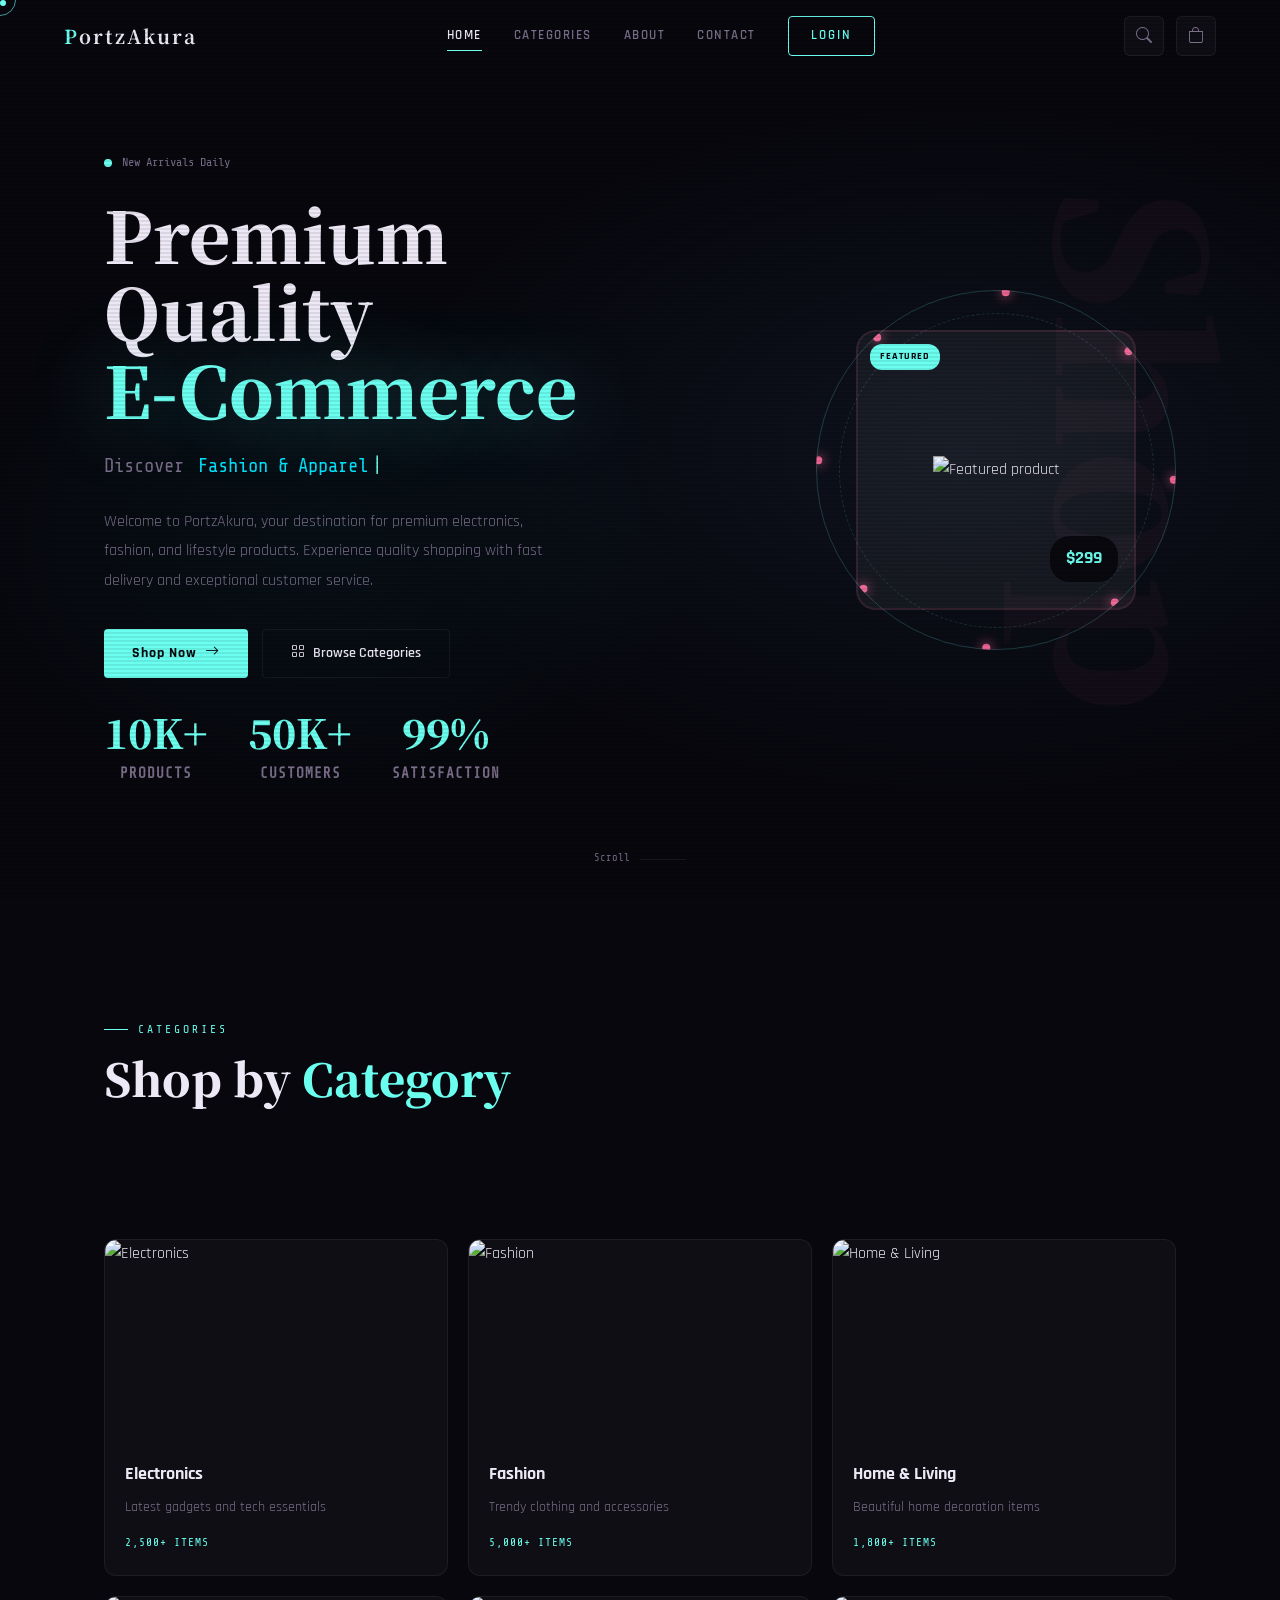
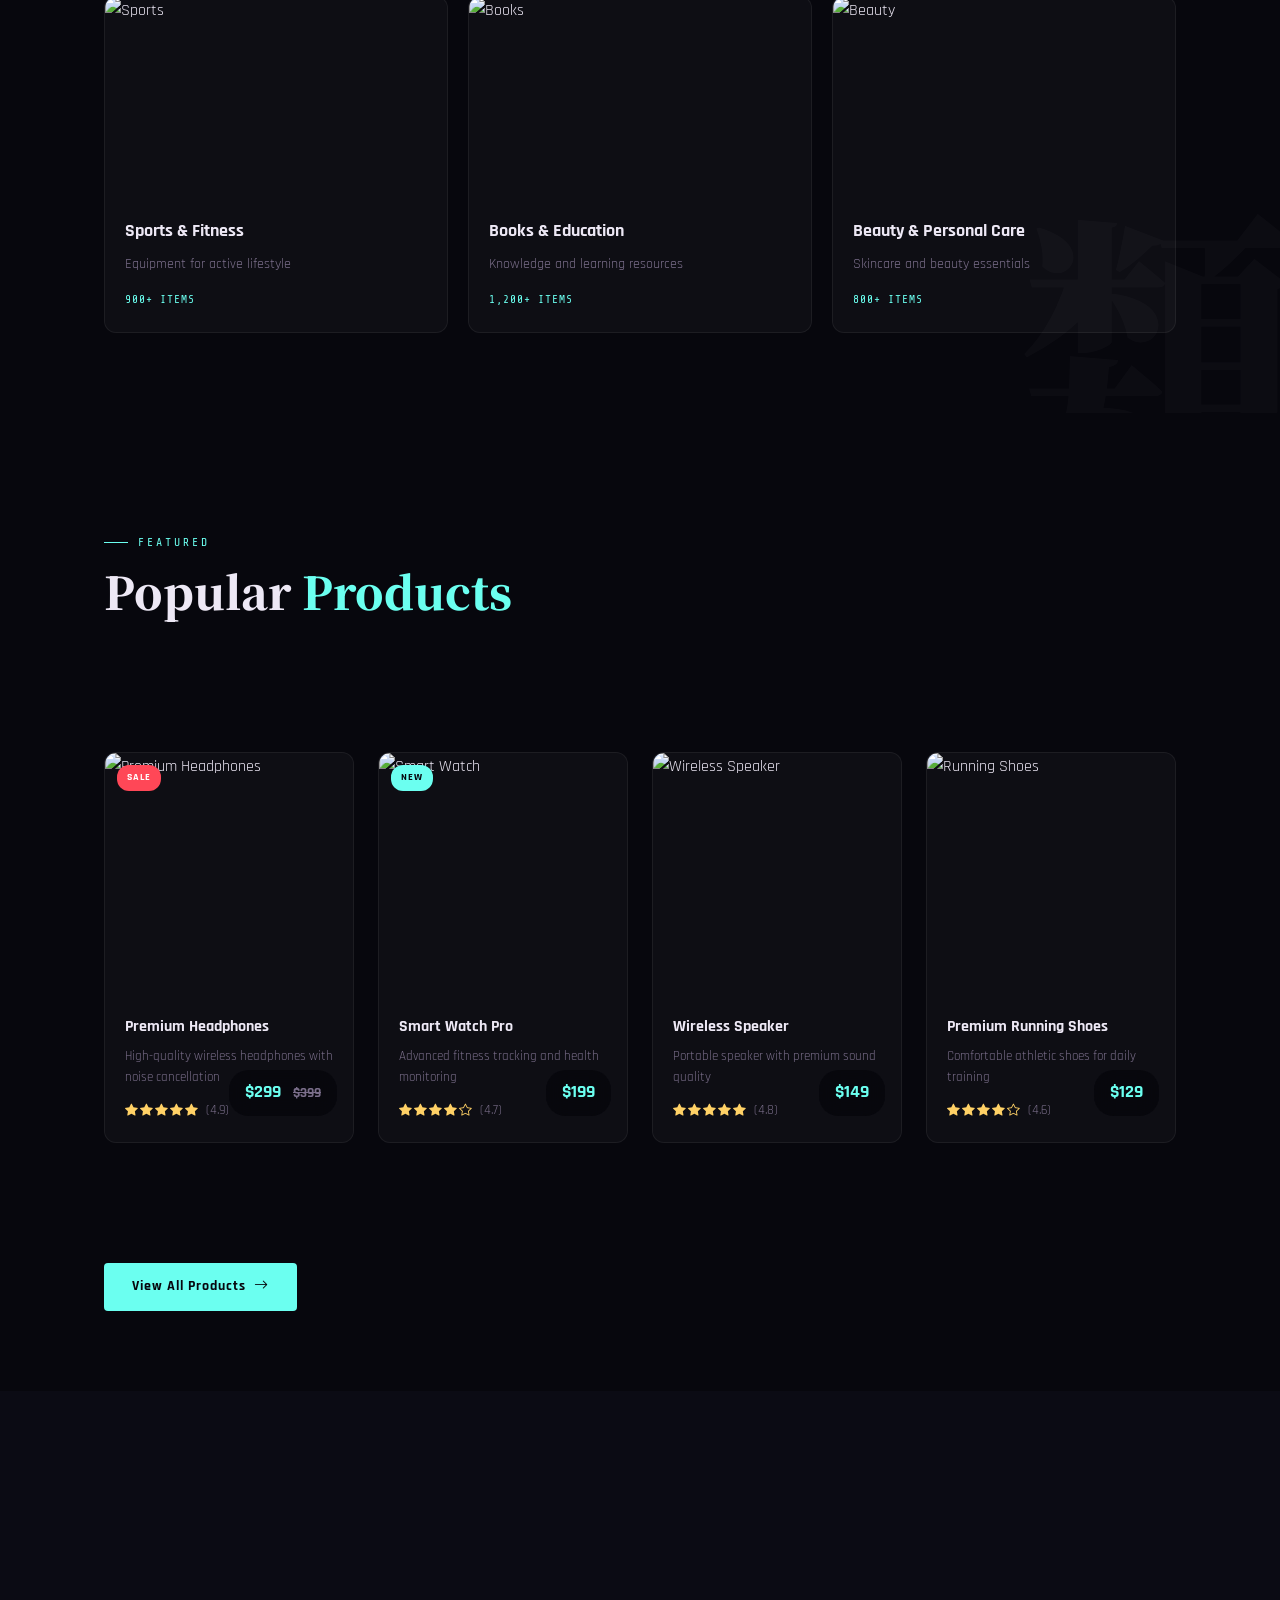
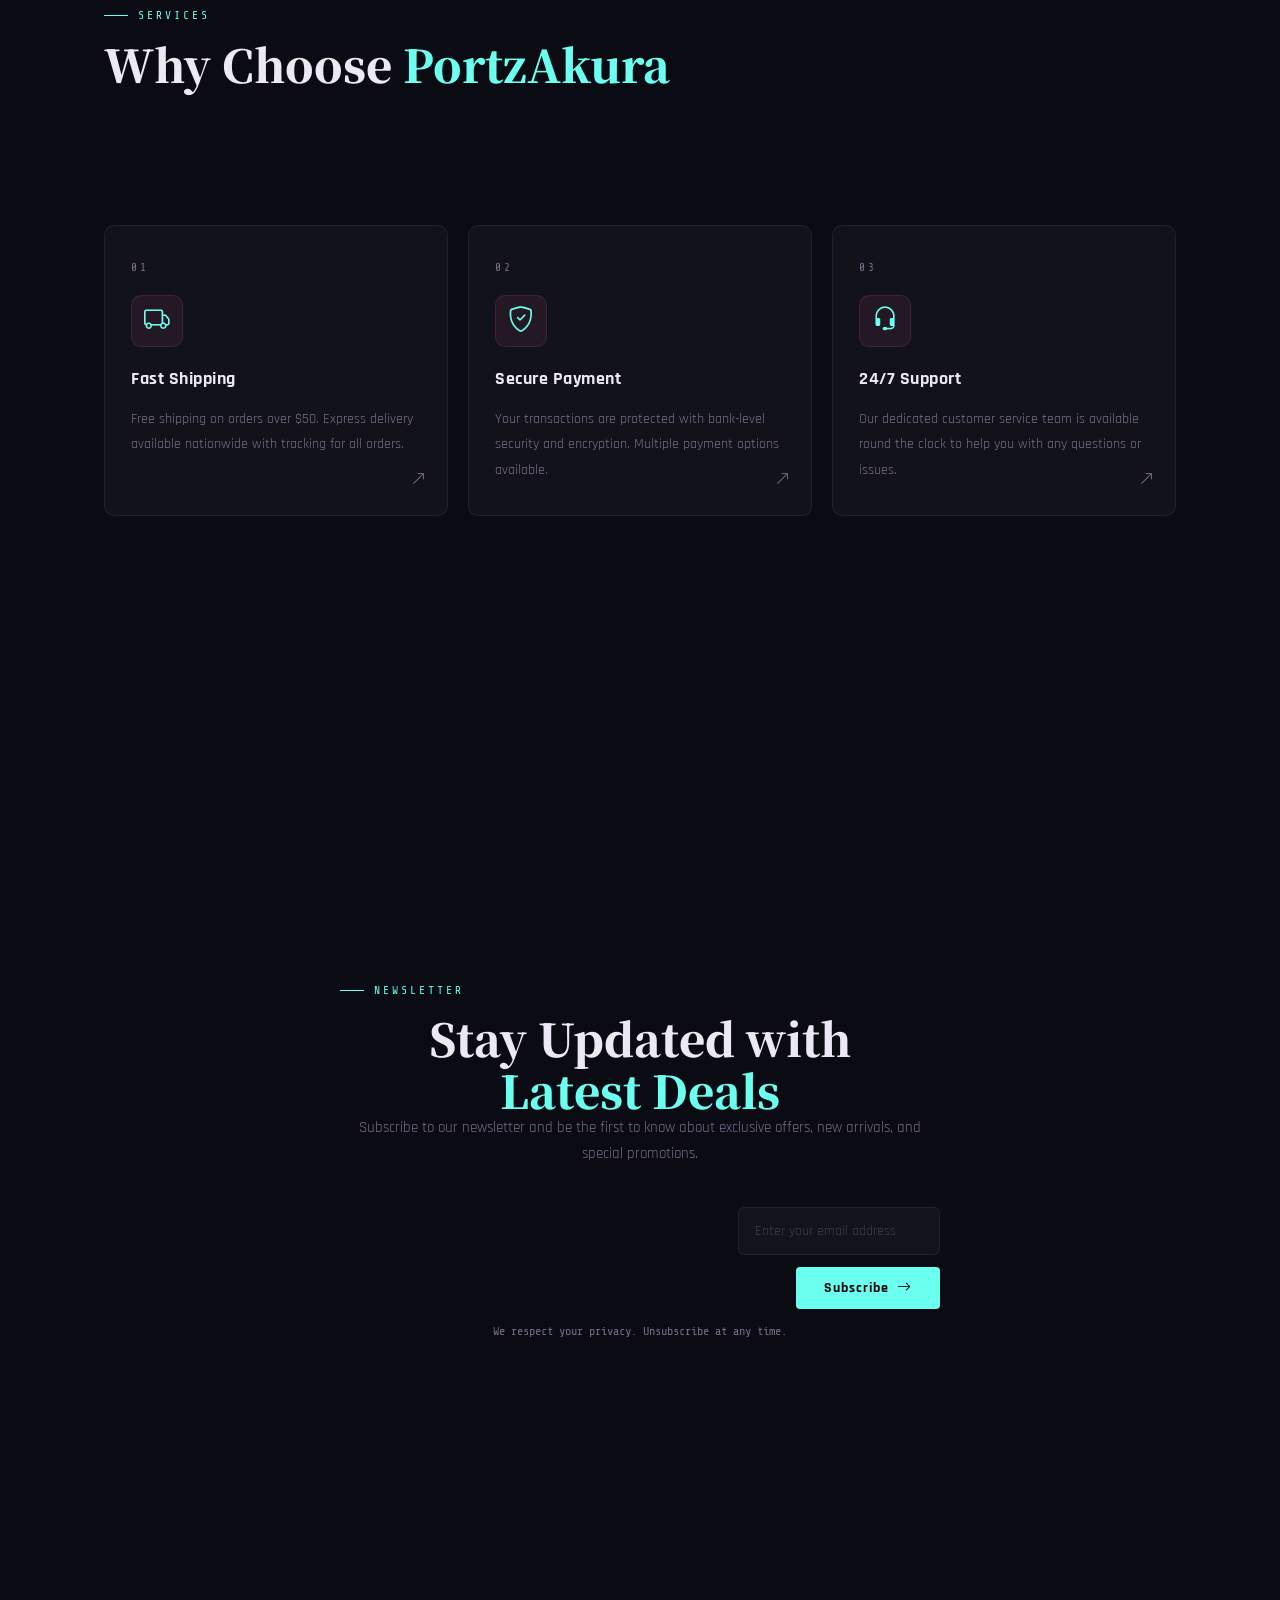
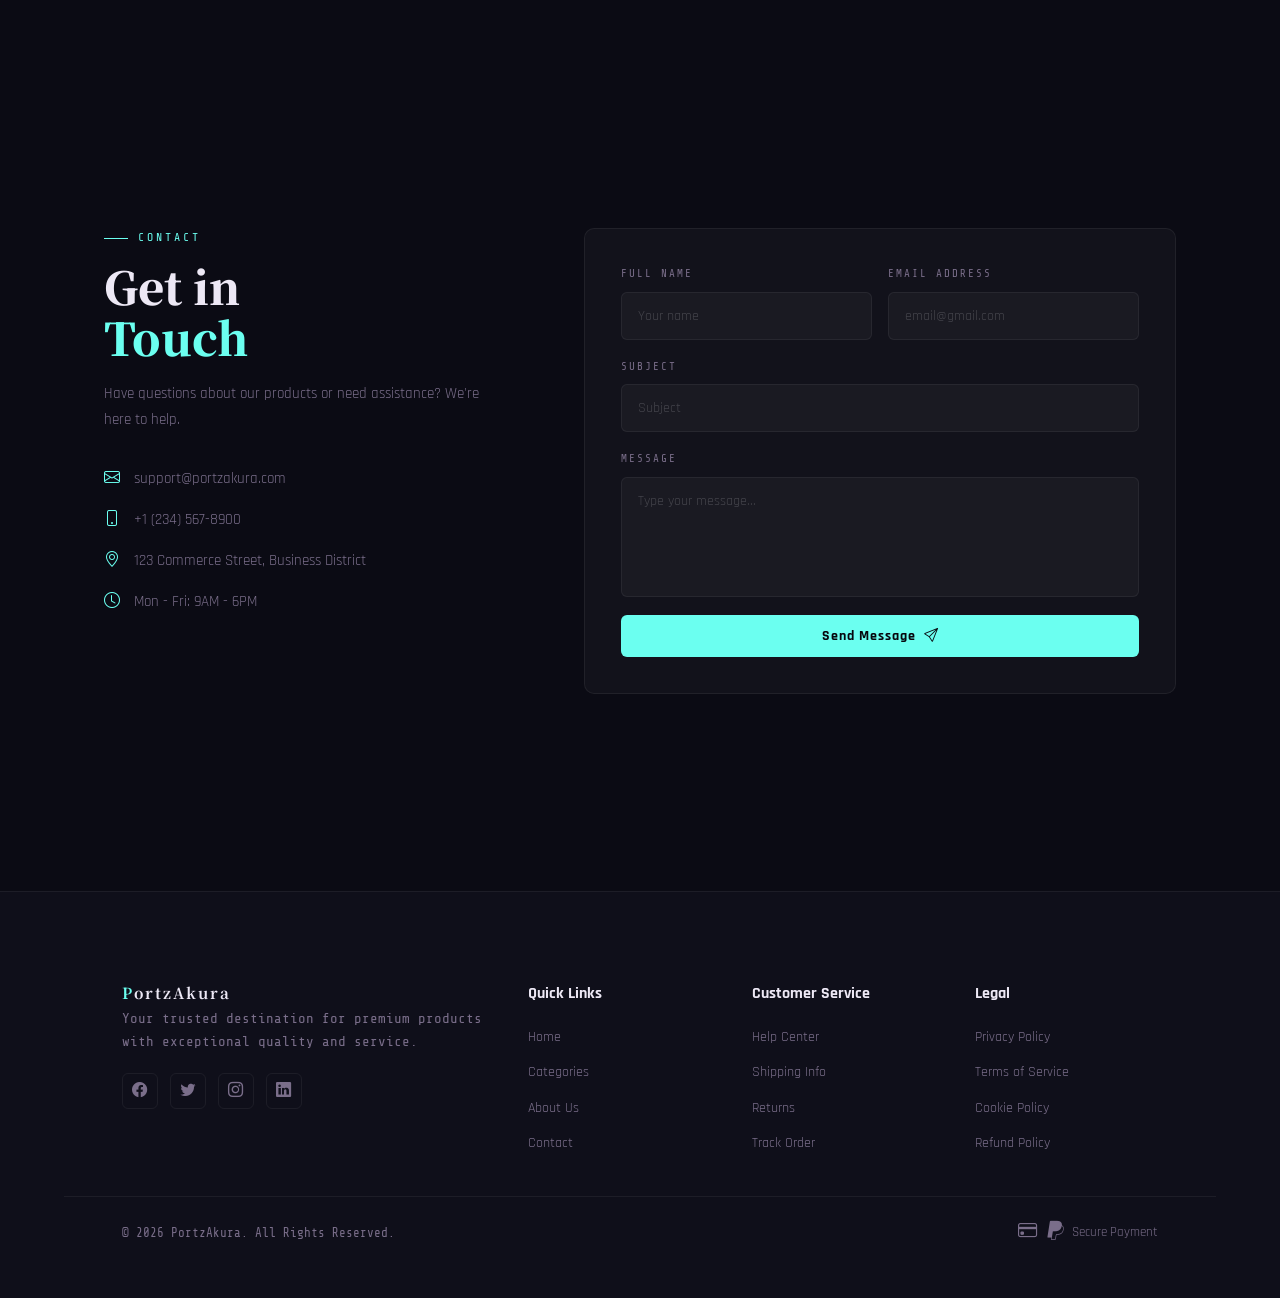
==== commit 30698882: "Add files via upload" ====
--- a/index.html
+++ b/index.html
@@ -24,7 +24,7 @@
 <div class="cart-sidebar" id="cartSidebar">
     <div class="cart-header">
         <h3>Shopping Cart</h3>
-        <button class="close-cart" id="closeCart"><i class="bi bi-x"></i></button>
+        <button class="close-cart" id="closeCart" title="Close cart" aria-label="Close cart"><i class="bi bi-x"></i></button>
     </div>
     <div class="cart-items" id="cartItems">
         <div class="empty-cart">
@@ -117,7 +117,7 @@
                 <div class="product-ring ring-2"></div>
                 <canvas class="ring-dots" id="ringCanvas" width="360" height="360"></canvas>
                 <div class="featured-product">
-                    <img src="https://scontent.fpnh10-1.fna.fbcdn.net/v/t39.30808-6/689636426_1000956112375699_1492207934036265854_n.jpg?stp=dst-jpg_tt6&cstp=mx1440x1440&ctp=s206x206&_nc_cat=111&ccb=1-7&_nc_sid=fe5ecc&_nc_eui2=AeHCxhgneJbBb0GhRbc6AHQ888bNF4EfaF7zxs0XgR9oXiI-ps3NCup-jNbzOyAs3MJEpZYws5baW0tmUKKmn2gX&_nc_ohc=Qn9acSqX7K4Q7kNvwEP6FSf&_nc_oc=AdqXLjO8PJpPqNyTqepyrrWDrDbw4Q8GtrUd0jt1xLSvkTJZV7KezEQM_OOkwQzUJSw&_nc_zt=23&_nc_ht=scontent.fpnh10-1.fna&_nc_gid=P-n8r7P2kInDjTlylW6fDA&_nc_ss=7b2a8&oh=00_AQA2eszTix5_w1e5IfliF7BSp_7bC4QpCT9odXx9_emOsw&oe=6A5A89F8">
+                    <img src="https://scontent.fpnh10-1.fna.fbcdn.net/v/t39.30808-6/689636426_1000956112375699_1492207934036265854_n.jpg?stp=dst-jpg_tt6&cstp=mx1440x1440&ctp=s206x206&_nc_cat=111&ccb=1-7&_nc_sid=fe5ecc&_nc_eui2=AeHCxhgneJbBb0GhRbc6AHQ888bNF4EfaF7zxs0XgR9oXiI-ps3NCup-jNbzOyAs3MJEpZYws5baW0tmUKKmn2gX&_nc_ohc=Qn9acSqX7K4Q7kNvwEP6FSf&_nc_oc=AdqXLjO8PJpPqNyTqepyrrWDrDbw4Q8GtrUd0jt1xLSvkTJZV7KezEQM_OOkwQzUJSw&_nc_zt=23&_nc_ht=scontent.fpnh10-1.fna&_nc_gid=P-n8r7P2kInDjTlylW6fDA&_nc_ss=7b2a8&oh=00_AQA2eszTix5_w1e5IfliF7BSp_7bC4QpCT9odXx9_emOsw&oe=6A5A89F8" alt="Featured product">
                     <div class="product-badge">Featured</div>
                     <div class="product-price">$299</div>
                 </div>
@@ -223,7 +223,7 @@
 
 <!-- ══ FEATURED PRODUCTS ══ -->
 <section id="featured" class="featured">
-    <div class="kanji-bg" style="font-size:260px;top:-40px;left:-30px;">品</div>
+    <!-- <div class="kanji-bg" style="font-size:260px;top:-40px;left:-30px;">品</div> -->
     <div class="section-inner col">
         <div class="section-head reveal">
             <p class="section-tag">Featured</p>
@@ -354,7 +354,7 @@
 
 <!-- ══ SERVICES ══ -->
 <section id="services" class="services">
-    <div class="kanji-bg" style="font-size:250px;bottom:-40px;right:-20px;">仕</div>
+    <!-- <div class="kanji-bg" style="font-size:250px;bottom:-40px;right:-20px;">仕</div> -->
     <div class="section-inner col">
         <div class="section-head reveal">
             <p class="section-tag">Services</p>
@@ -388,7 +388,7 @@
 
 <!-- ══ NEWSLETTER ══ -->
 <section id="newsletter" class="newsletter">
-    <div class="kanji-bg" style="font-size:240px;top:-30px;left:-20px;">信</div>
+    <!-- <div class="kanji-bg" style="font-size:240px;top:-30px;left:-20px;">信</div> -->
     <div class="section-inner col" style="align-items:center;">
         <div class="newsletter-content reveal">
             <div class="section-head" style="text-align:center;margin-bottom:40px;">
@@ -409,7 +409,7 @@
 
 <!-- ══ CONTACT ══ -->
 <section id="contact" class="contact">
-    <div class="kanji-bg" style="font-size:230px;bottom:-30px;right:-10px;">連</div>
+    <!-- <div class="kanji-bg" style="font-size:230px;bottom:-30px;right:-10px;">連</div> -->
     <div class="section-inner contact-inner">
         <div class="contact-left reveal">
             <p class="section-tag">Contact</p>
